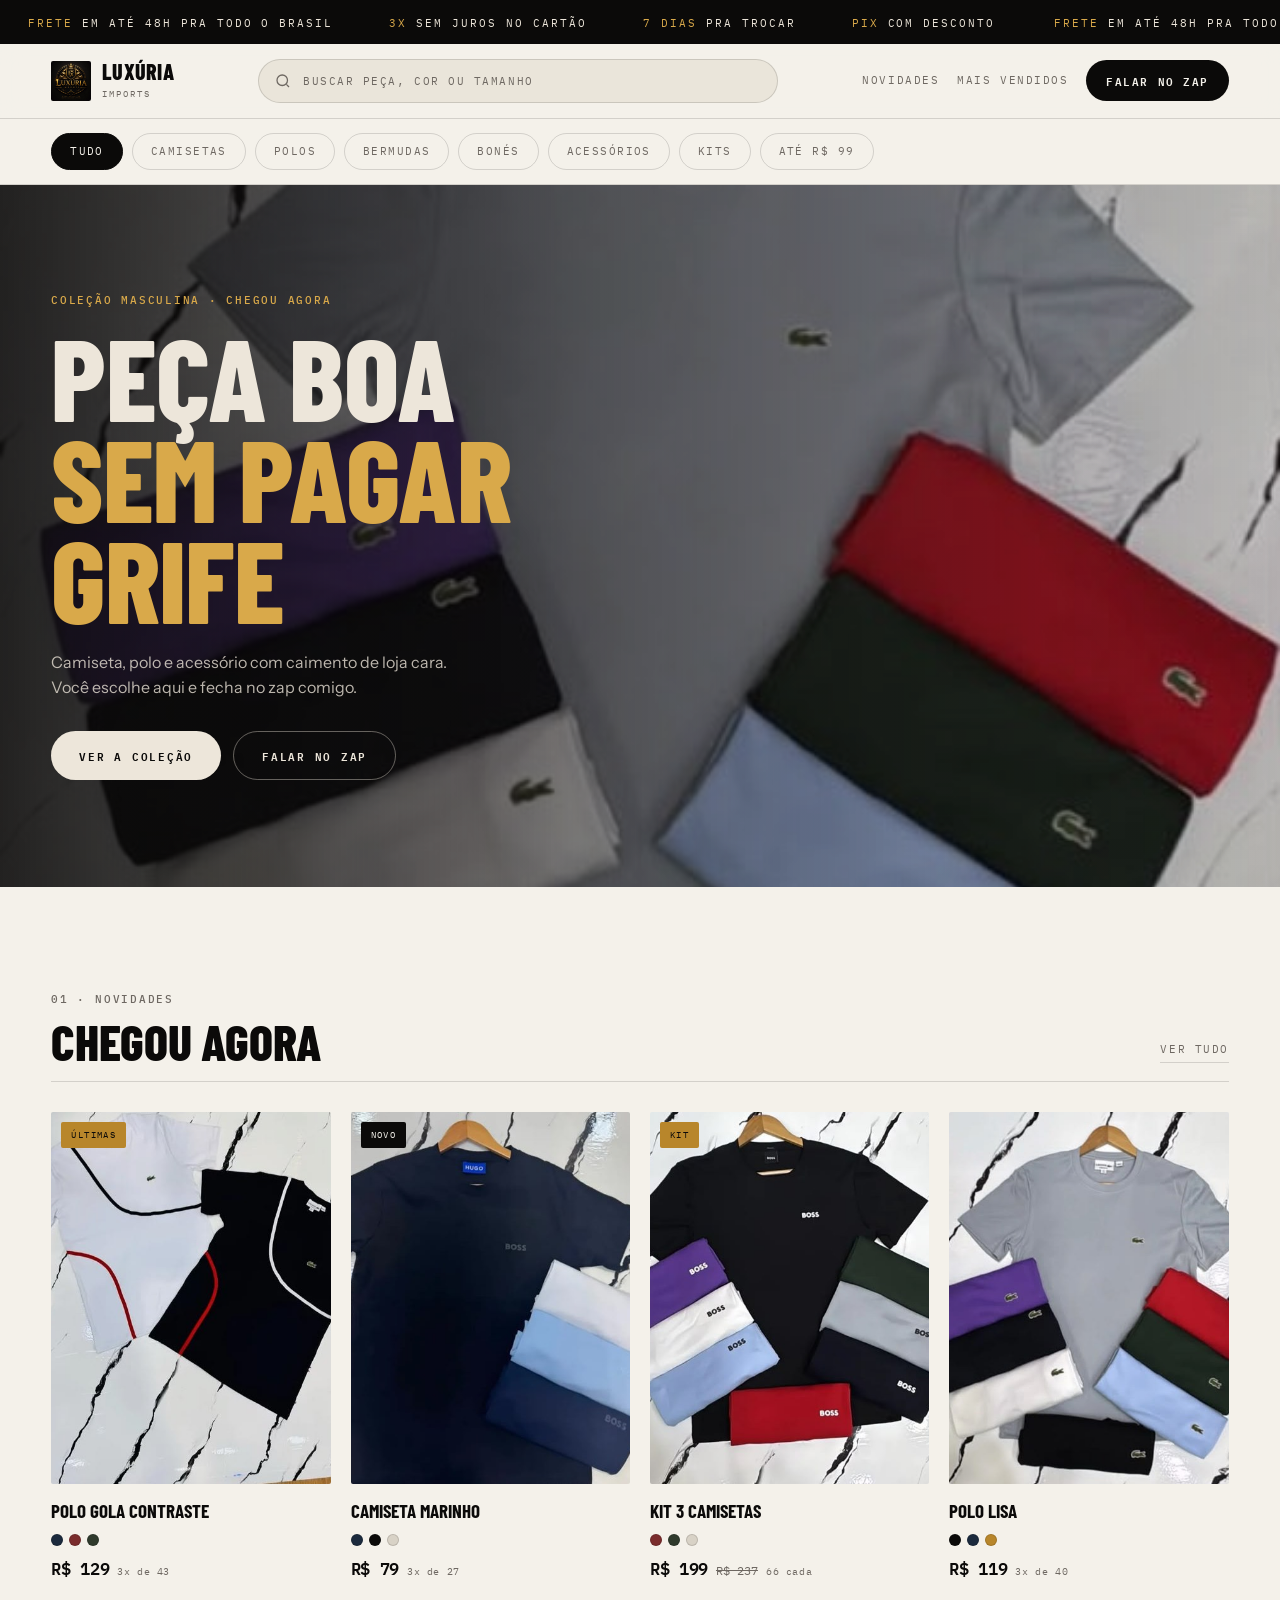
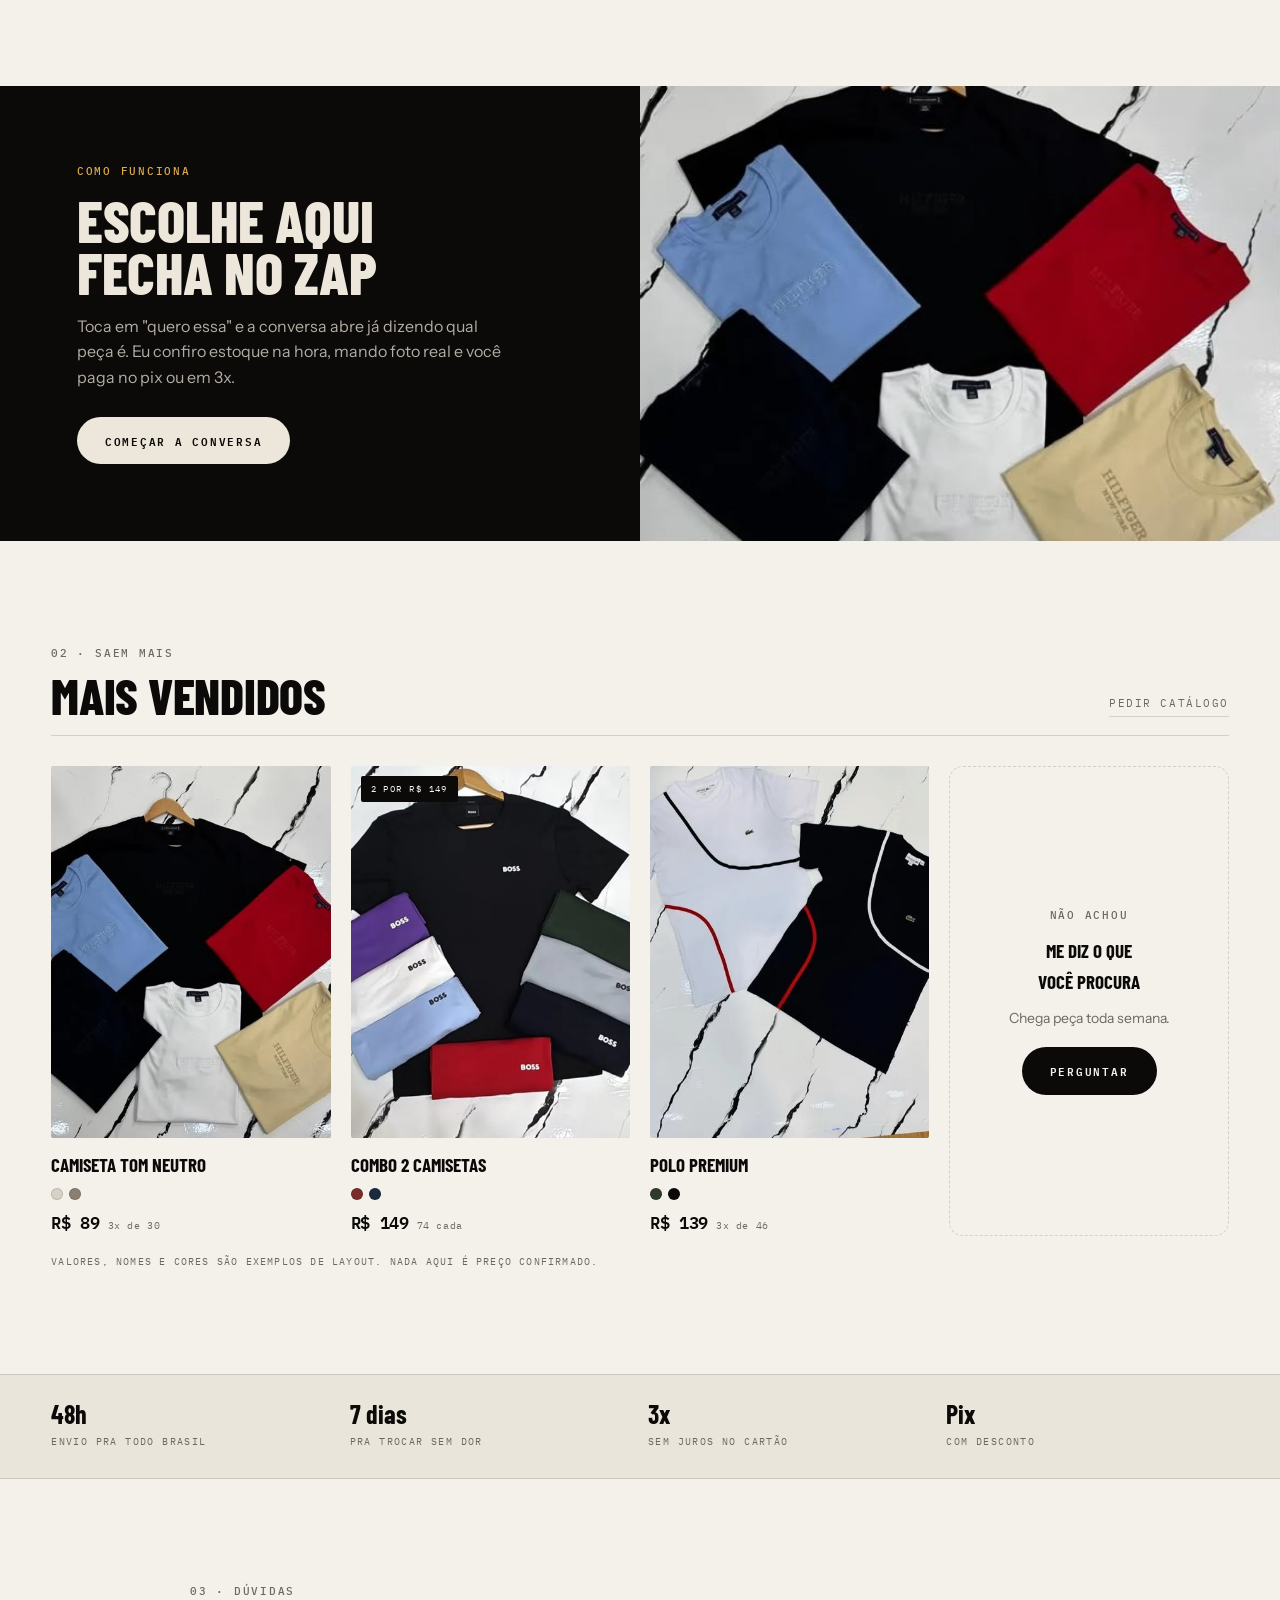
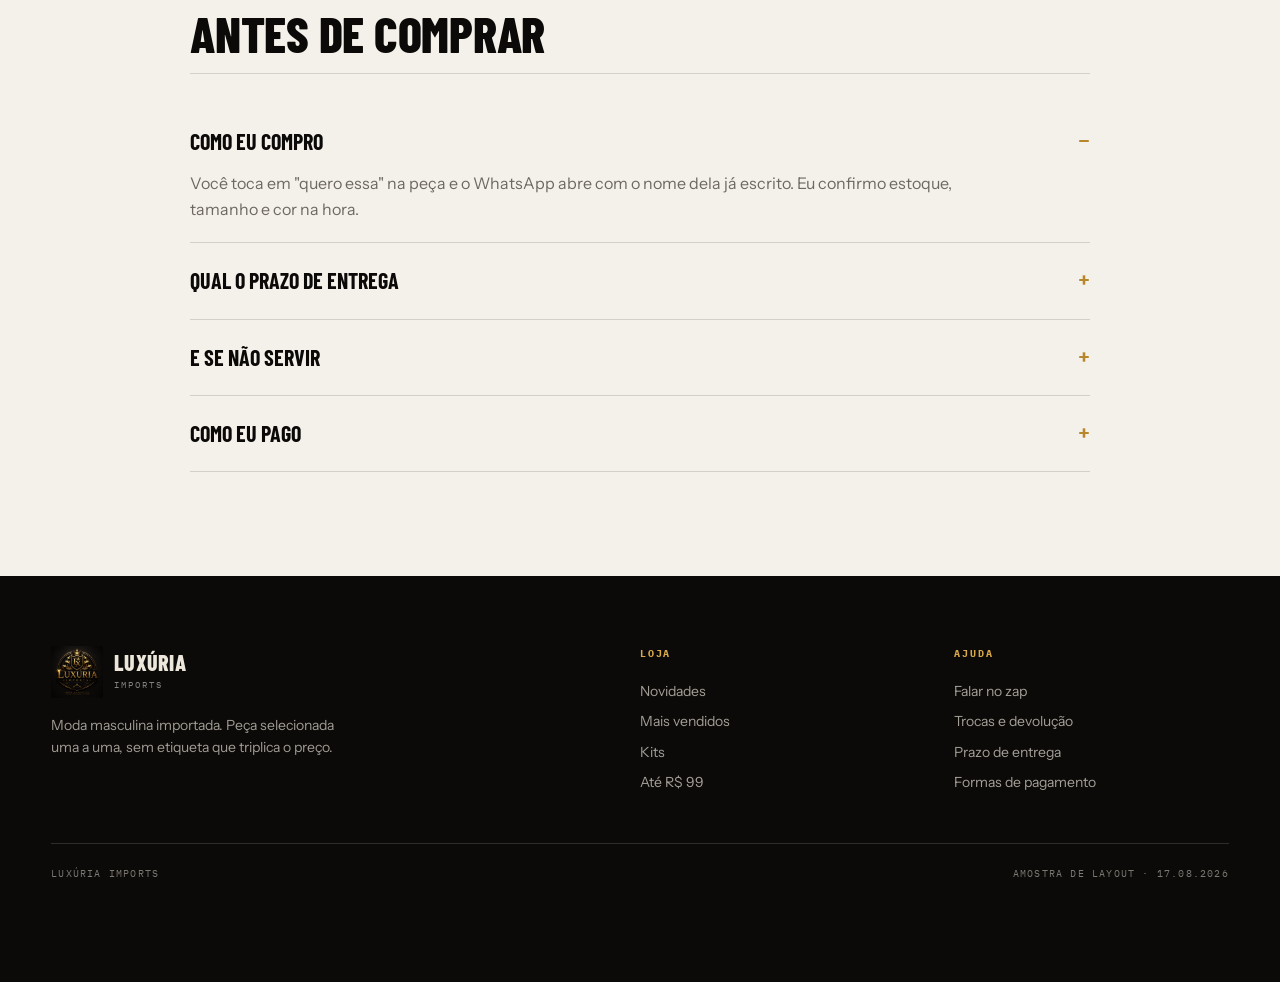
==== loja/index.html @ 444cfd2a "Duas variacoes em links separados O index volta a ser a versao escura original. A versao de loja (cl" ====
<!doctype html>
<html lang="pt-BR">
<head>
<meta charset="utf-8">
<meta name="viewport" content="width=device-width, initial-scale=1">
<title>Luxúria Imports · loja</title>
<link rel="preconnect" href="https://fonts.googleapis.com">
<link rel="preconnect" href="https://fonts.gstatic.com" crossorigin>
<link href="https://fonts.googleapis.com/css2?family=Barlow+Condensed:wght@500;600;700;800&family=IBM+Plex+Mono:wght@400;500;600&family=Instrument+Sans:wght@400;500;600&display=swap" rel="stylesheet">
<style>
:root{
  --papel:#F4F1EA; --papel2:#EAE5DA; --tinta:#0B0A09; --tinta2:#141210;
  --ouro:#B8862B; --ouro-claro:#D9A94A; --gelo:#EDE6DA;
  --cinza:#6E6862; --linha:rgba(11,10,9,.14); --linha-clara:rgba(237,230,218,.16);
  --display:"Barlow Condensed",Impact,sans-serif;
  --mono:"IBM Plex Mono",ui-monospace,monospace;
  --corpo:"Instrument Sans",system-ui,sans-serif;
  --r:2px; --r2:14px; --pill:999px;
  --sec:104px;
}
*{box-sizing:border-box;margin:0;padding:0}
body{background:var(--papel);color:var(--tinta);font-family:var(--corpo);font-size:16px;line-height:1.6;overflow-x:hidden}
img{max-width:100%;display:block}
a{color:inherit;text-decoration:none}
.wrap{width:min(1320px,92vw);margin:0 auto}
h1,h2,h3{font-family:var(--display);text-transform:uppercase;line-height:.88;letter-spacing:-.005em;font-weight:800}
.eti{font-family:var(--mono);font-size:11px;text-transform:uppercase;letter-spacing:.16em;font-weight:500}

/* ===== tarja de aviso, padrão de loja ===== */
.aviso{background:var(--tinta);color:var(--gelo);overflow:hidden;white-space:nowrap}
.aviso .corre{display:inline-block;padding:9px 0;animation:corre 26s linear infinite}
.aviso span{padding:0 28px;font-family:var(--mono);font-size:11px;text-transform:uppercase;letter-spacing:.18em}
.aviso i{color:var(--ouro-claro);font-style:normal}
@keyframes corre{from{transform:translateX(0)}to{transform:translateX(-50%)}}

/* ===== header de loja: busca no topo ===== */
header{position:sticky;top:0;z-index:60;background:rgba(244,241,234,.92);backdrop-filter:blur(12px);border-bottom:1px solid var(--linha)}
.nav{display:grid;grid-template-columns:auto 1fr auto;gap:28px;align-items:center;height:74px}
.logo{display:flex;align-items:center;gap:11px}
.logo img{width:40px;height:40px;border-radius:var(--r)}
.logo b{font-family:var(--display);font-size:22px;text-transform:uppercase;letter-spacing:.01em;font-weight:800;line-height:1}
.logo small{display:block;font-family:var(--mono);font-size:9px;letter-spacing:.22em;color:var(--cinza);text-transform:uppercase}
.busca{position:relative;max-width:520px;width:100%;justify-self:center}
.busca input{width:100%;height:44px;border:1px solid var(--linha);background:var(--papel2);border-radius:var(--pill);
  padding:0 18px 0 44px;font-family:var(--mono);font-size:12px;letter-spacing:.06em;color:var(--tinta);outline:none;transition:border-color .25s,background .25s}
.busca input::placeholder{color:var(--cinza);text-transform:uppercase;letter-spacing:.14em;font-size:11px}
.busca input:focus{border-color:var(--tinta);background:var(--papel)}
.busca svg{position:absolute;left:16px;top:13px;width:18px;height:18px;stroke:var(--cinza);fill:none;stroke-width:1.7}
.acoes{display:flex;align-items:center;gap:18px}
.acoes a{font-family:var(--mono);font-size:11px;text-transform:uppercase;letter-spacing:.14em;color:var(--cinza);transition:color .2s}
.acoes a:hover{color:var(--tinta)}
.acoes .zap-topo{background:var(--tinta);color:var(--papel);padding:12px 20px;border-radius:var(--pill);font-weight:600}
.acoes .zap-topo:hover{background:var(--ouro);color:var(--tinta)}
@media(max-width:900px){.nav{grid-template-columns:auto auto;height:62px;gap:12px}.busca{display:none}.acoes a:not(.zap-topo){display:none}}

/* ===== chips de categoria, rolagem horizontal ===== */
.chips{border-bottom:1px solid var(--linha);background:var(--papel)}
.chips .wrap{display:flex;gap:9px;overflow-x:auto;padding:14px 0;scrollbar-width:none}
.chips .wrap::-webkit-scrollbar{display:none}
.chip{flex:0 0 auto;border:1px solid var(--linha);border-radius:var(--pill);padding:9px 18px;
  font-family:var(--mono);font-size:11px;text-transform:uppercase;letter-spacing:.13em;color:var(--cinza);
  transition:background .22s,color .22s,border-color .22s}
.chip:hover,.chip.ativo{background:var(--tinta);color:var(--papel);border-color:var(--tinta)}

/* ===== hero editorial de ponta a ponta ===== */
.hero{position:relative;height:min(78vh,720px);overflow:hidden;background:var(--tinta)}
.hero img{width:100%;height:100%;object-fit:cover;opacity:.82;transform:scale(1.12);animation:zoomIn 1.5s cubic-bezier(.16,1,.3,1) forwards}
@keyframes zoomIn{to{transform:scale(1)}}
.hero::after{content:"";position:absolute;inset:0;background:linear-gradient(90deg,rgba(11,10,9,.86) 0%,rgba(11,10,9,.45) 45%,rgba(11,10,9,.05) 100%)}
.hero-txt{position:absolute;inset:0;z-index:2;display:flex;align-items:center}
.hero-txt .wrap{color:var(--gelo)}
.hero-txt .eti{color:var(--ouro-claro);display:block;margin-bottom:16px;opacity:0;animation:sobe .8s cubic-bezier(.16,1,.3,1) .35s forwards}
.hero-txt h1{font-size:clamp(54px,9vw,132px);max-width:12ch;opacity:0;animation:sobe .9s cubic-bezier(.16,1,.3,1) .5s forwards}
.hero-txt h1 em{font-style:normal;color:var(--ouro-claro)}
.hero-txt p{max-width:38ch;margin:20px 0 0;color:rgba(237,230,218,.78);font-size:16px;opacity:0;animation:sobe .9s cubic-bezier(.16,1,.3,1) .68s forwards}
.hero-acao{display:flex;gap:12px;margin-top:30px;flex-wrap:wrap;opacity:0;animation:sobe .9s cubic-bezier(.16,1,.3,1) .82s forwards}
@keyframes sobe{from{opacity:0;transform:translateY(24px)}to{opacity:1;transform:none}}
.btn{display:inline-flex;align-items:center;gap:9px;padding:15px 28px;border-radius:var(--pill);
  font-family:var(--mono);font-size:11px;text-transform:uppercase;letter-spacing:.16em;font-weight:600;transition:transform .12s,background .25s,color .25s,border-color .25s}
.btn--cheio{background:var(--gelo);color:var(--tinta)}
.btn--cheio:hover{background:var(--ouro-claro)}
.btn--linha{border:1px solid rgba(237,230,218,.4);color:var(--gelo)}
.btn--linha:hover{border-color:var(--gelo);background:rgba(237,230,218,.1)}
.btn--tinta{background:var(--tinta);color:var(--papel)}
.btn--tinta:hover{background:var(--ouro)}
.btn:active{transform:translateY(2px)}

/* ===== seções ===== */
section{padding:var(--sec) 0}
@media(max-width:860px){:root{--sec:66px}}
.cab{display:flex;align-items:flex-end;justify-content:space-between;gap:20px;margin-bottom:30px;border-bottom:1px solid var(--linha);padding-bottom:18px}
.cab h2{font-size:clamp(30px,4vw,50px)}
.cab a{font-family:var(--mono);font-size:11px;text-transform:uppercase;letter-spacing:.14em;color:var(--cinza);border-bottom:1px solid var(--linha);padding-bottom:3px;transition:color .2s,border-color .2s}
.cab a:hover{color:var(--tinta);border-color:var(--tinta)}

/* ===== grade densa de produto ===== */
.grade{display:grid;grid-template-columns:repeat(4,1fr);gap:26px 20px}
@media(max-width:1080px){.grade{grid-template-columns:repeat(3,1fr)}}
@media(max-width:720px){.grade{grid-template-columns:repeat(2,1fr);gap:22px 12px}}
.card{position:relative}
.card .foto{position:relative;aspect-ratio:3/4;overflow:hidden;background:var(--papel2);border-radius:var(--r)}
.card .foto img{width:100%;height:100%;object-fit:cover;transition:transform .8s cubic-bezier(.16,1,.3,1),opacity .4s}
.card:hover .foto img{transform:scale(1.05)}
.tag{position:absolute;top:10px;left:10px;z-index:2;background:var(--tinta);color:var(--papel);
  font-family:var(--mono);font-size:9px;text-transform:uppercase;letter-spacing:.16em;padding:6px 10px;border-radius:var(--r)}
.tag--ouro{background:var(--ouro);color:var(--tinta)}
.rapido{position:absolute;left:10px;right:10px;bottom:10px;z-index:2;opacity:0;transform:translateY(10px);
  transition:opacity .3s,transform .3s}
.card:hover .rapido{opacity:1;transform:none}
.rapido a{display:block;text-align:center;background:rgba(11,10,9,.92);color:var(--papel);backdrop-filter:blur(6px);
  padding:13px;border-radius:var(--pill);font-family:var(--mono);font-size:10px;text-transform:uppercase;letter-spacing:.16em;font-weight:600}
.rapido a:hover{background:var(--ouro);color:var(--tinta)}
.card .nome{margin-top:12px;font-family:var(--display);font-size:19px;text-transform:uppercase;font-weight:700;letter-spacing:0}
.card .cores{display:flex;gap:6px;margin-top:7px}
.card .cores i{width:12px;height:12px;border-radius:50%;border:1px solid var(--linha);display:block}
.card .valor{display:flex;align-items:baseline;gap:8px;margin-top:9px}
.card .valor b{font-family:var(--mono);font-size:17px;font-weight:600;letter-spacing:-.02em}
.card .valor small{font-family:var(--mono);font-size:10px;color:var(--cinza);letter-spacing:.06em}
.card .risco{text-decoration:line-through;color:var(--cinza);font-family:var(--mono);font-size:12px}

/* ===== bloco editorial dividido ===== */
.editorial{display:grid;grid-template-columns:1fr 1fr;gap:0;background:var(--tinta);color:var(--gelo)}
@media(max-width:860px){.editorial{grid-template-columns:1fr}}
.editorial .lado{padding:clamp(38px,6vw,86px);display:flex;flex-direction:column;justify-content:center}
.editorial .eti{color:var(--ouro-claro);margin-bottom:14px}
.editorial h2{font-size:clamp(34px,4.6vw,64px);color:var(--gelo)}
.editorial p{color:rgba(237,230,218,.74);margin:16px 0 26px;max-width:40ch}
.editorial .foto{position:relative;overflow:hidden;min-height:340px}
.editorial .foto img{width:100%;height:100%;object-fit:cover;position:absolute;inset:0}

/* ===== confiança ===== */
.conf{background:var(--papel2);border-block:1px solid var(--linha)}
.conf .wrap{display:grid;grid-template-columns:repeat(4,1fr);gap:16px;padding:26px 0}
.conf div b{font-family:var(--display);font-size:26px;display:block;line-height:1}
.conf div span{font-family:var(--mono);font-size:10px;text-transform:uppercase;letter-spacing:.14em;color:var(--cinza)}
@media(max-width:860px){.conf .wrap{grid-template-columns:repeat(2,1fr);gap:22px}}

/* ===== perguntas ===== */
.faq details{border-bottom:1px solid var(--linha);padding:20px 0}
.faq summary{cursor:pointer;list-style:none;font-family:var(--display);font-size:22px;text-transform:uppercase;font-weight:700;display:flex;justify-content:space-between;gap:16px}
.faq summary::-webkit-details-marker{display:none}
.faq summary::after{content:"+";font-family:var(--mono);font-size:20px;color:var(--ouro)}
.faq details[open] summary::after{content:"–"}
.faq p{margin-top:12px;color:var(--cinza);max-width:70ch}

/* ===== rodapé ===== */
footer{background:var(--tinta);color:var(--gelo);padding:70px 0 100px}
.fgrid{display:grid;grid-template-columns:2fr 1fr 1fr;gap:40px}
@media(max-width:860px){.fgrid{grid-template-columns:1fr;gap:28px}}
footer h4{font-family:var(--mono);font-size:10px;text-transform:uppercase;letter-spacing:.18em;color:var(--ouro-claro);margin-bottom:14px}
footer a{display:block;color:rgba(237,230,218,.68);font-size:14px;padding:4px 0;transition:color .2s}
footer a:hover{color:var(--gelo)}
.fim{margin-top:46px;padding-top:22px;border-top:1px solid var(--linha-clara);display:flex;justify-content:space-between;flex-wrap:wrap;gap:12px;
  font-family:var(--mono);font-size:10px;letter-spacing:.12em;color:rgba(237,230,218,.5);text-transform:uppercase}
.barra{position:fixed;left:0;right:0;bottom:0;z-index:70;display:none;padding:10px 14px calc(10px + env(safe-area-inset-bottom));
  background:rgba(244,241,234,.95);backdrop-filter:blur(12px);border-top:1px solid var(--linha)}
.barra a{display:flex;align-items:center;justify-content:center;padding:15px;border-radius:var(--pill);background:var(--tinta);color:var(--papel);
  font-family:var(--mono);font-size:11px;text-transform:uppercase;letter-spacing:.16em;font-weight:600}
@media(max-width:860px){.barra{display:block}footer{padding-bottom:110px}}
.rv{opacity:0;transform:translateY(22px);transition:opacity .7s cubic-bezier(.16,1,.3,1),transform .7s cubic-bezier(.16,1,.3,1)}
.rv.on{opacity:1;transform:none}
.nota{margin-top:18px;font-family:var(--mono);font-size:10px;letter-spacing:.12em;text-transform:uppercase;color:var(--cinza)}
</style>
</head>
<body>

<div class="aviso">
  <div class="corre">
    <span><i>Frete</i> em até 48h pra todo o Brasil</span><span><i>3x</i> sem juros no cartão</span><span><i>7 dias</i> pra trocar</span><span><i>Pix</i> com desconto</span>
    <span><i>Frete</i> em até 48h pra todo o Brasil</span><span><i>3x</i> sem juros no cartão</span><span><i>7 dias</i> pra trocar</span><span><i>Pix</i> com desconto</span>
  </div>
</div>

<header>
  <div class="wrap nav">
    <a class="logo" href="#">
      <img src="../assets/img/logo-luxuria.jpg" alt="Luxúria Imports">
      <span><b>Luxúria</b><small>Imports</small></span>
    </a>
    <div class="busca">
      <svg viewBox="0 0 24 24"><circle cx="11" cy="11" r="7"/><path d="M20 20l-3.5-3.5"/></svg>
      <input type="search" placeholder="Buscar peça, cor ou tamanho">
    </div>
    <div class="acoes">
      <a href="#novidades">Novidades</a>
      <a href="#vendidos">Mais vendidos</a>
      <a class="zap-topo" href="https://wa.me/5548000000000" target="_blank" rel="noopener">Falar no zap</a>
    </div>
  </div>
</header>

<div class="chips">
  <div class="wrap">
    <a class="chip ativo" href="#novidades">Tudo</a>
    <a class="chip" href="#novidades">Camisetas</a>
    <a class="chip" href="#novidades">Polos</a>
    <a class="chip" href="#novidades">Bermudas</a>
    <a class="chip" href="#novidades">Bonés</a>
    <a class="chip" href="#novidades">Acessórios</a>
    <a class="chip" href="#novidades">Kits</a>
    <a class="chip" href="#novidades">Até R$ 99</a>
  </div>
</div>

<section class="hero" style="padding:0">
  <img src="../assets/img/pecas/polos-cores.jpg" alt="Coleção de polos">
  <div class="hero-txt">
    <div class="wrap">
      <span class="eti">Coleção masculina · chegou agora</span>
      <h1>Peça boa<br><em>sem pagar grife</em></h1>
      <p>Camiseta, polo e acessório com caimento de loja cara. Você escolhe aqui e fecha no zap comigo.</p>
      <div class="hero-acao">
        <a class="btn btn--cheio" href="#novidades">Ver a coleção</a>
        <a class="btn btn--linha" href="https://wa.me/5548000000000" target="_blank" rel="noopener">Falar no zap</a>
      </div>
    </div>
  </div>
</section>

<section id="novidades">
  <div class="wrap">
    <div class="cab rv">
      <div><span class="eti" style="color:var(--cinza);display:block;margin-bottom:10px">01 · Novidades</span><h2>Chegou agora</h2></div>
      <a href="#vendidos">Ver tudo</a>
    </div>
    <div class="grade">
      <article class="card rv">
        <div class="foto">
          <span class="tag tag--ouro">Últimas</span>
          <img src="../assets/img/pecas/polo-detalhe.jpg" alt="Polo gola contraste">
          <div class="rapido"><a href="https://wa.me/5548000000000?text=Oi!%20Quero%20a%20POLO%20GOLA%20CONTRASTE%20(R%24%20129)" target="_blank" rel="noopener">Quero essa</a></div>
        </div>
        <p class="nome">Polo gola contraste</p>
        <div class="cores"><i style="background:#1B2A3D"></i><i style="background:#7A2C2C"></i><i style="background:#2F3A2C"></i></div>
        <div class="valor"><b>R$ 129</b><small>3x de 43</small></div>
      </article>

      <article class="card rv">
        <div class="foto">
          <span class="tag">Novo</span>
          <img src="../assets/img/pecas/camiseta-marinho-basica.jpg" alt="Camiseta marinho">
          <div class="rapido"><a href="https://wa.me/5548000000000?text=Oi!%20Quero%20a%20CAMISETA%20MARINHO%20(R%24%2079)" target="_blank" rel="noopener">Quero essa</a></div>
        </div>
        <p class="nome">Camiseta marinho</p>
        <div class="cores"><i style="background:#1B2A3D"></i><i style="background:#0B0A09"></i><i style="background:#D8D2C6"></i></div>
        <div class="valor"><b>R$ 79</b><small>3x de 27</small></div>
      </article>

      <article class="card rv">
        <div class="foto">
          <span class="tag tag--ouro">Kit</span>
          <img src="../assets/img/pecas/camisetas-cores.jpg" alt="Kit com 3 camisetas">
          <div class="rapido"><a href="https://wa.me/5548000000000?text=Oi!%20Quero%20o%20KIT%203%20CAMISETAS%20(R%24%20199)" target="_blank" rel="noopener">Quero esse</a></div>
        </div>
        <p class="nome">Kit 3 camisetas</p>
        <div class="cores"><i style="background:#7A2C2C"></i><i style="background:#2F3A2C"></i><i style="background:#D8D2C6"></i></div>
        <div class="valor"><b>R$ 199</b><span class="risco">R$ 237</span><small>66 cada</small></div>
      </article>

      <article class="card rv">
        <div class="foto">
          <img src="../assets/img/pecas/polos-cores.jpg" alt="Polo lisa">
          <div class="rapido"><a href="https://wa.me/5548000000000?text=Oi!%20Quero%20a%20POLO%20LISA%20(R%24%20119)" target="_blank" rel="noopener">Quero essa</a></div>
        </div>
        <p class="nome">Polo lisa</p>
        <div class="cores"><i style="background:#0B0A09"></i><i style="background:#1B2A3D"></i><i style="background:#B8862B"></i></div>
        <div class="valor"><b>R$ 119</b><small>3x de 40</small></div>
      </article>
    </div>
  </div>
</section>

<div class="editorial rv">
  <div class="lado">
    <span class="eti">Como funciona</span>
    <h2>Escolhe aqui<br>fecha no zap</h2>
    <p>Toca em "quero essa" e a conversa abre já dizendo qual peça é. Eu confiro estoque na hora, mando foto real e você paga no pix ou em 3x.</p>
    <div><a class="btn btn--cheio" href="https://wa.me/5548000000000" target="_blank" rel="noopener">Começar a conversa</a></div>
  </div>
  <div class="foto"><img src="../assets/img/pecas/camisetas-neutras.jpg" alt="Camisetas em tons neutros"></div>
</div>

<section id="vendidos">
  <div class="wrap">
    <div class="cab rv">
      <div><span class="eti" style="color:var(--cinza);display:block;margin-bottom:10px">02 · Saem mais</span><h2>Mais vendidos</h2></div>
      <a href="https://wa.me/5548000000000" target="_blank" rel="noopener">Pedir catálogo</a>
    </div>
    <div class="grade">
      <article class="card rv">
        <div class="foto"><img src="../assets/img/pecas/camisetas-neutras.jpg" alt="Camiseta tom neutro">
          <div class="rapido"><a href="https://wa.me/5548000000000?text=Oi!%20Quero%20a%20CAMISETA%20TOM%20NEUTRO%20(R%24%2089)" target="_blank" rel="noopener">Quero essa</a></div></div>
        <p class="nome">Camiseta tom neutro</p>
        <div class="cores"><i style="background:#D8D2C6"></i><i style="background:#8A8072"></i></div>
        <div class="valor"><b>R$ 89</b><small>3x de 30</small></div>
      </article>
      <article class="card rv">
        <div class="foto"><span class="tag">2 por R$ 149</span><img src="../assets/img/pecas/camisetas-cores.jpg" alt="Combo camisetas">
          <div class="rapido"><a href="https://wa.me/5548000000000?text=Oi!%20Quero%20o%20COMBO%202%20CAMISETAS%20(R%24%20149)" target="_blank" rel="noopener">Quero esse</a></div></div>
        <p class="nome">Combo 2 camisetas</p>
        <div class="cores"><i style="background:#7A2C2C"></i><i style="background:#1B2A3D"></i></div>
        <div class="valor"><b>R$ 149</b><small>74 cada</small></div>
      </article>
      <article class="card rv">
        <div class="foto"><img src="../assets/img/pecas/polo-detalhe.jpg" alt="Polo detalhe">
          <div class="rapido"><a href="https://wa.me/5548000000000?text=Oi!%20Quero%20a%20POLO%20PREMIUM%20(R%24%20139)" target="_blank" rel="noopener">Quero essa</a></div></div>
        <p class="nome">Polo premium</p>
        <div class="cores"><i style="background:#2F3A2C"></i><i style="background:#0B0A09"></i></div>
        <div class="valor"><b>R$ 139</b><small>3x de 46</small></div>
      </article>
      <article class="card rv" style="display:flex;align-items:center;justify-content:center;text-align:center;border:1px dashed var(--linha);border-radius:var(--r2);padding:30px;min-height:280px">
        <div>
          <span class="eti" style="color:var(--cinza);display:block;margin-bottom:12px">Não achou</span>
          <p class="nome" style="margin:0 0 10px">Me diz o que<br>você procura</p>
          <p style="font-size:14px;color:var(--cinza);margin-bottom:18px">Chega peça toda semana.</p>
          <a class="btn btn--tinta" href="https://wa.me/5548000000000?text=Oi!%20Procuro%20uma%20pe%C3%A7a%20espec%C3%ADfica" target="_blank" rel="noopener">Perguntar</a>
        </div>
      </article>
    </div>
    <p class="nota">Valores, nomes e cores são exemplos de layout. Nada aqui é preço confirmado.</p>
  </div>
</section>

<div class="conf">
  <div class="wrap">
    <div><b>48h</b><span>envio pra todo Brasil</span></div>
    <div><b>7 dias</b><span>pra trocar sem dor</span></div>
    <div><b>3x</b><span>sem juros no cartão</span></div>
    <div><b>Pix</b><span>com desconto</span></div>
  </div>
</div>

<section class="faq">
  <div class="wrap" style="max-width:900px">
    <div class="cab rv"><div><span class="eti" style="color:var(--cinza);display:block;margin-bottom:10px">03 · Dúvidas</span><h2>Antes de comprar</h2></div></div>
    <details class="rv" open><summary>Como eu compro</summary><p>Você toca em "quero essa" na peça e o WhatsApp abre com o nome dela já escrito. Eu confirmo estoque, tamanho e cor na hora.</p></details>
    <details class="rv"><summary>Qual o prazo de entrega</summary><p>Envio em até 48 horas depois do pagamento confirmado, para todo o Brasil, com código de rastreio.</p></details>
    <details class="rv"><summary>E se não servir</summary><p>Você tem 7 dias para trocar. A peça precisa estar sem uso e com a etiqueta.</p></details>
    <details class="rv"><summary>Como eu pago</summary><p>Pix com desconto ou cartão em até 3 vezes sem juros.</p></details>
  </div>
</section>

<footer>
  <div class="wrap">
    <div class="fgrid">
      <div>
        <div class="logo" style="margin-bottom:16px">
          <img src="../assets/img/logo-luxuria.jpg" alt="Luxúria Imports" style="width:52px;height:52px">
          <span><b style="color:var(--gelo)">Luxúria</b><small style="color:rgba(237,230,218,.55)">Imports</small></span>
        </div>
        <p style="color:rgba(237,230,218,.66);font-size:14px;max-width:34ch">Moda masculina importada. Peça selecionada uma a uma, sem etiqueta que triplica o preço.</p>
      </div>
      <div>
        <h4>Loja</h4>
        <a href="#novidades">Novidades</a><a href="#vendidos">Mais vendidos</a><a href="#novidades">Kits</a><a href="#novidades">Até R$ 99</a>
      </div>
      <div>
        <h4>Ajuda</h4>
        <a href="https://wa.me/5548000000000" target="_blank" rel="noopener">Falar no zap</a><a href="#faq">Trocas e devolução</a><a href="#faq">Prazo de entrega</a><a href="#faq">Formas de pagamento</a>
      </div>
    </div>
    <div class="fim"><span>Luxúria Imports</span><span>Amostra de layout · 17.08.2026</span></div>
  </div>
</footer>

<div class="barra"><a href="https://wa.me/5548000000000" target="_blank" rel="noopener">Falar no zap agora</a></div>

<script>
(function(){
  var alvos=document.querySelectorAll('.rv');
  if(!('IntersectionObserver' in window)){ [].forEach.call(alvos,function(e){e.classList.add('on')}); return; }
  var io=new IntersectionObserver(function(ent){
    ent.forEach(function(en){ if(en.isIntersecting){ en.target.classList.add('on'); io.unobserve(en.target); } });
  },{threshold:.12,rootMargin:'0px 0px -6% 0px'});
  [].forEach.call(alvos,function(e){io.observe(e)});
  [].forEach.call(document.querySelectorAll('.grade .card'),function(el,i){ el.style.transitionDelay=((i%4)*0.09)+'s'; });
})();
/* busca filtrando a grade, comportamento de loja de verdade */
(function(){
  var inp=document.querySelector('.busca input'); if(!inp) return;
  inp.addEventListener('input',function(){
    var q=this.value.toLowerCase().trim();
    [].forEach.call(document.querySelectorAll('.card'),function(c){
      var nome=(c.querySelector('.nome')||{}).innerText||'';
      c.style.display = !q || nome.toLowerCase().indexOf(q)>=0 ? '' : 'none';
    });
  });
})();
</script>
</body>
</html>
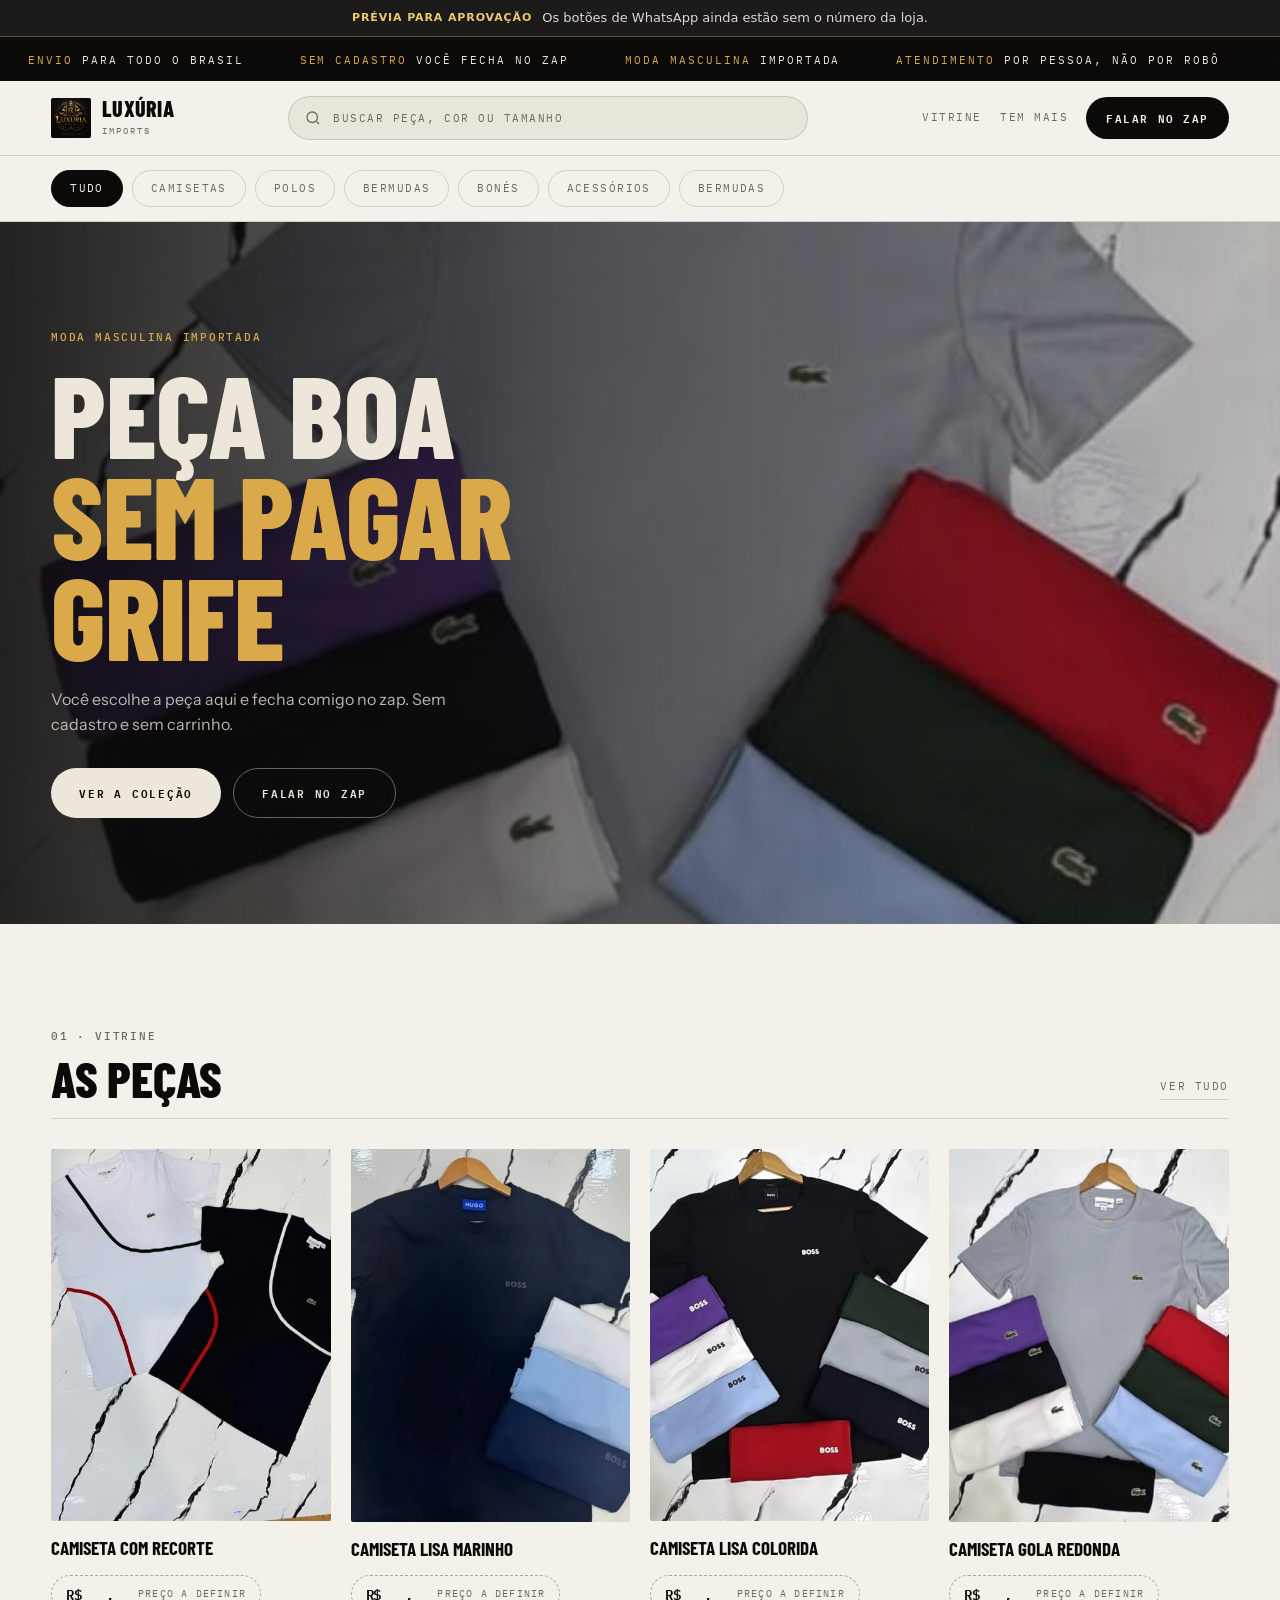
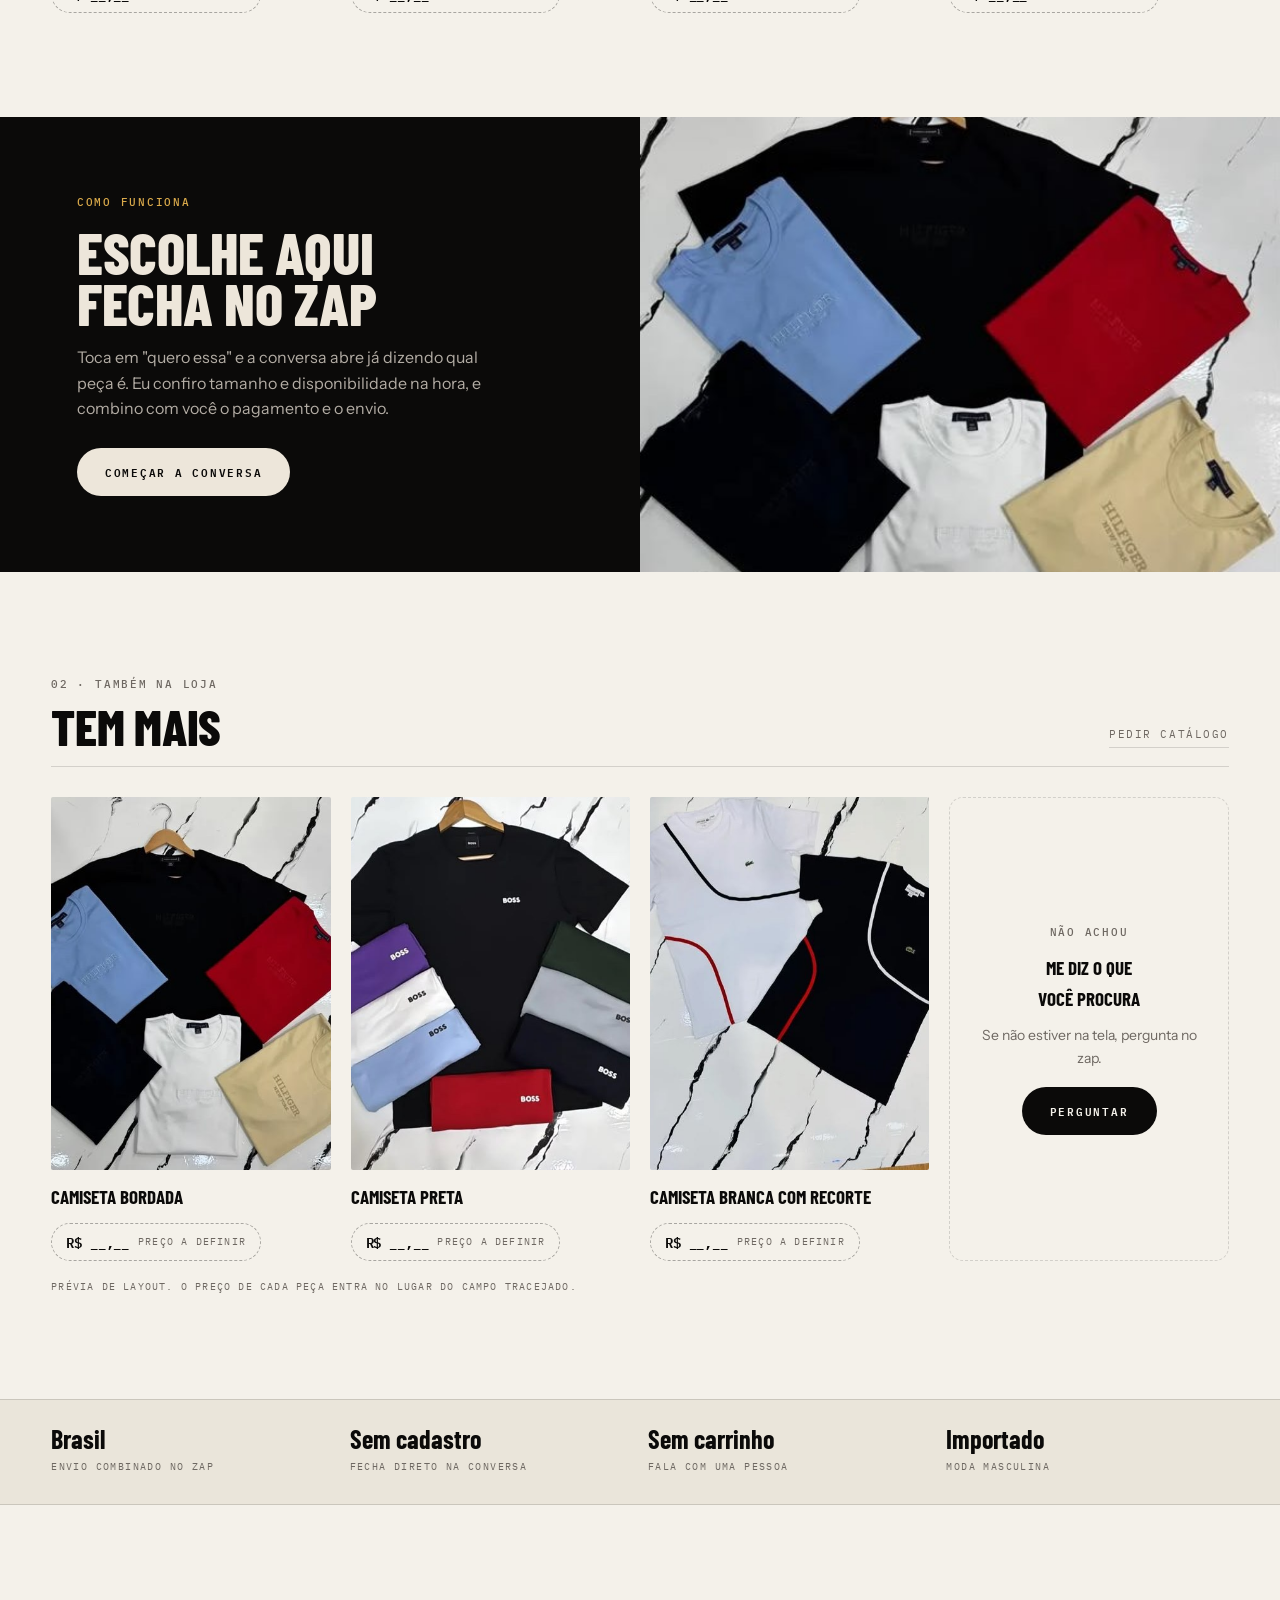
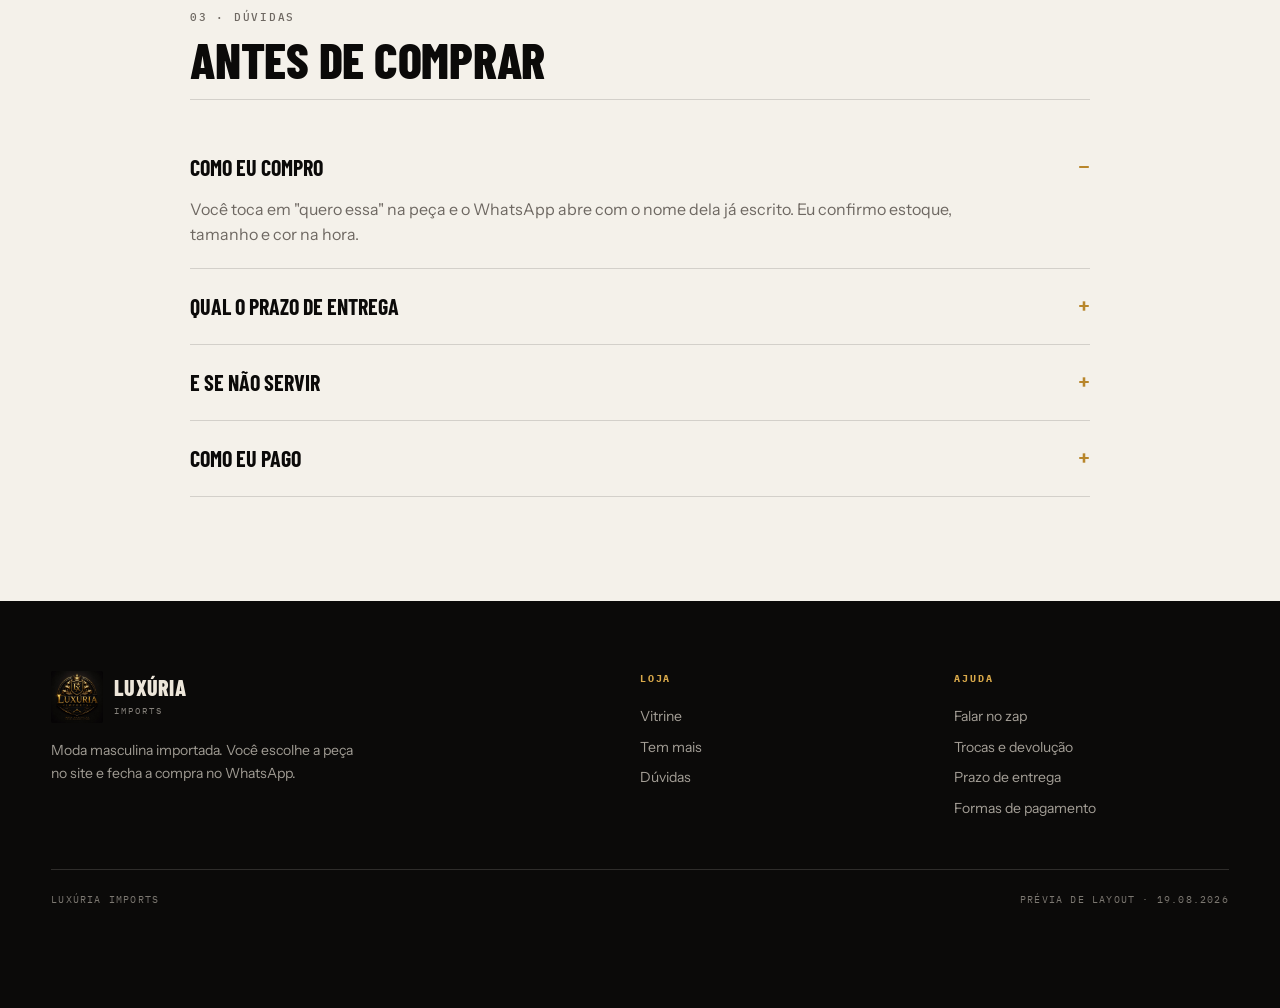
==== commit a1687872: "Tira o preco inventado do ar e prepara as 4 versoes pra cliente ver A /loja/ estava com sete precos " ====
--- a/loja/index.html
+++ b/loja/index.html
@@ -3,7 +3,24 @@
 <head>
 <meta charset="utf-8">
 <meta name="viewport" content="width=device-width, initial-scale=1">
-<title>Luxúria Imports · loja</title>
+<title>Luxúria Imports | Moda masculina importada</title>
+<meta name="description" content="Luxúria Imports. Camiseta e boné importados. Você escolhe a peça no site e fecha no WhatsApp.">
+<meta name="theme-color" content="#F4F1EA">
+
+<meta property="og:type" content="website">
+<meta property="og:title" content="Luxúria Imports | Moda masculina importada">
+<meta property="og:description" content="Camiseta e boné importados. Escolhe a peça e fecha no WhatsApp.">
+<meta property="og:url" content="https://levimpantarotto-commits.github.io/luxuria-site/loja/">
+<meta property="og:site_name" content="Luxúria Imports">
+<meta property="og:locale" content="pt_BR">
+<meta property="og:image" content="https://levimpantarotto-commits.github.io/luxuria-site/assets/img/og.jpg">
+<meta property="og:image:width" content="1200">
+<meta property="og:image:height" content="630">
+<meta name="twitter:card" content="summary_large_image">
+
+<link rel="icon" href="../assets/img/favicon-32.png" sizes="32x32">
+<link rel="icon" href="../assets/img/favicon-192.png" sizes="192x192">
+<link rel="apple-touch-icon" href="../assets/img/apple-touch-icon.png">
 <link rel="preconnect" href="https://fonts.googleapis.com">
 <link rel="preconnect" href="https://fonts.gstatic.com" crossorigin>
 <link href="https://fonts.googleapis.com/css2?family=Barlow+Condensed:wght@500;600;700;800&family=IBM+Plex+Mono:wght@400;500;600&family=Instrument+Sans:wght@400;500;600&display=swap" rel="stylesheet">
@@ -117,6 +134,9 @@
 .card .valor b{font-family:var(--mono);font-size:17px;font-weight:600;letter-spacing:-.02em}
 .card .valor small{font-family:var(--mono);font-size:10px;color:var(--cinza);letter-spacing:.06em}
 .card .risco{text-decoration:line-through;color:var(--cinza);font-family:var(--mono);font-size:12px}
+.card .avaliar{display:inline-flex;align-items:center;gap:9px;margin-top:11px;border:1px dashed rgba(11,10,9,.32);
+  border-radius:var(--pill);padding:7px 14px;font-family:var(--mono);font-size:10px;letter-spacing:.12em;text-transform:uppercase;color:var(--cinza)}
+.card .avaliar b{font-family:var(--mono);font-size:14px;font-weight:600;letter-spacing:-.01em;color:var(--tinta)}
 
 /* ===== bloco editorial dividido ===== */
 .editorial{display:grid;grid-template-columns:1fr 1fr;gap:0;background:var(--tinta);color:var(--gelo)}
@@ -166,8 +186,8 @@
 
 <div class="aviso">
   <div class="corre">
-    <span><i>Frete</i> em até 48h pra todo o Brasil</span><span><i>3x</i> sem juros no cartão</span><span><i>7 dias</i> pra trocar</span><span><i>Pix</i> com desconto</span>
-    <span><i>Frete</i> em até 48h pra todo o Brasil</span><span><i>3x</i> sem juros no cartão</span><span><i>7 dias</i> pra trocar</span><span><i>Pix</i> com desconto</span>
+    <span><i>Envio</i> para todo o Brasil</span><span><i>Sem cadastro</i> você fecha no zap</span><span><i>Moda masculina</i> importada</span><span><i>Atendimento</i> por pessoa, não por robô</span>
+    <span><i>Envio</i> para todo o Brasil</span><span><i>Sem cadastro</i> você fecha no zap</span><span><i>Moda masculina</i> importada</span><span><i>Atendimento</i> por pessoa, não por robô</span>
   </div>
 </div>
 
@@ -182,8 +202,8 @@
       <input type="search" placeholder="Buscar peça, cor ou tamanho">
     </div>
     <div class="acoes">
-      <a href="#novidades">Novidades</a>
-      <a href="#vendidos">Mais vendidos</a>
+      <a href="#novidades">Vitrine</a>
+      <a href="#vendidos">Tem mais</a>
       <a class="zap-topo" href="https://wa.me/5548000000000" target="_blank" rel="noopener">Falar no zap</a>
     </div>
   </div>
@@ -197,18 +217,17 @@
     <a class="chip" href="#novidades">Bermudas</a>
     <a class="chip" href="#novidades">Bonés</a>
     <a class="chip" href="#novidades">Acessórios</a>
-    <a class="chip" href="#novidades">Kits</a>
-    <a class="chip" href="#novidades">Até R$ 99</a>
+    <a class="chip" href="#novidades">Bermudas</a>
   </div>
 </div>
 
 <section class="hero" style="padding:0">
-  <img src="../assets/img/pecas/polos-cores.jpg" alt="Coleção de polos">
+  <img src="../assets/img/pecas/polos-cores.jpg" alt="Camisetas da Luxúria Imports">
   <div class="hero-txt">
     <div class="wrap">
-      <span class="eti">Coleção masculina · chegou agora</span>
+      <span class="eti">Moda masculina importada</span>
       <h1>Peça boa<br><em>sem pagar grife</em></h1>
-      <p>Camiseta, polo e acessório com caimento de loja cara. Você escolhe aqui e fecha no zap comigo.</p>
+      <p>Você escolhe a peça aqui e fecha comigo no zap. Sem cadastro e sem carrinho.</p>
       <div class="hero-acao">
         <a class="btn btn--cheio" href="#novidades">Ver a coleção</a>
         <a class="btn btn--linha" href="https://wa.me/5548000000000" target="_blank" rel="noopener">Falar no zap</a>
@@ -220,51 +239,44 @@
 <section id="novidades">
   <div class="wrap">
     <div class="cab rv">
-      <div><span class="eti" style="color:var(--cinza);display:block;margin-bottom:10px">01 · Novidades</span><h2>Chegou agora</h2></div>
+      <div><span class="eti" style="color:var(--cinza);display:block;margin-bottom:10px">01 · Vitrine</span><h2>As peças</h2></div>
       <a href="#vendidos">Ver tudo</a>
     </div>
     <div class="grade">
       <article class="card rv">
         <div class="foto">
-          <span class="tag tag--ouro">Últimas</span>
-          <img src="../assets/img/pecas/polo-detalhe.jpg" alt="Polo gola contraste">
-          <div class="rapido"><a href="https://wa.me/5548000000000?text=Oi!%20Quero%20a%20POLO%20GOLA%20CONTRASTE%20(R%24%20129)" target="_blank" rel="noopener">Quero essa</a></div>
-        </div>
-        <p class="nome">Polo gola contraste</p>
-        <div class="cores"><i style="background:#1B2A3D"></i><i style="background:#7A2C2C"></i><i style="background:#2F3A2C"></i></div>
-        <div class="valor"><b>R$ 129</b><small>3x de 43</small></div>
+          <img src="../assets/img/pecas/polo-detalhe.jpg" alt="Camiseta com recorte, preta e branca">
+          <div class="rapido"><a href="https://wa.me/5548000000000?text=Oi!%20Vim%20pelo%20site%20e%20quero%20a%20CAMISETA%20COM%20RECORTE" target="_blank" rel="noopener">Quero essa</a></div>
+        </div>
+        <p class="nome">Camiseta com recorte</p>
+        <div class="avaliar"><b>R$ __,__</b><span>preço a definir</span></div>
       </article>
 
       <article class="card rv">
         <div class="foto">
-          <span class="tag">Novo</span>
-          <img src="../assets/img/pecas/camiseta-marinho-basica.jpg" alt="Camiseta marinho">
-          <div class="rapido"><a href="https://wa.me/5548000000000?text=Oi!%20Quero%20a%20CAMISETA%20MARINHO%20(R%24%2079)" target="_blank" rel="noopener">Quero essa</a></div>
-        </div>
-        <p class="nome">Camiseta marinho</p>
-        <div class="cores"><i style="background:#1B2A3D"></i><i style="background:#0B0A09"></i><i style="background:#D8D2C6"></i></div>
-        <div class="valor"><b>R$ 79</b><small>3x de 27</small></div>
+          <img src="../assets/img/pecas/camiseta-marinho-basica.jpg" alt="Camiseta lisa marinho">
+          <div class="rapido"><a href="https://wa.me/5548000000000?text=Oi!%20Vim%20pelo%20site%20e%20quero%20a%20CAMISETA%20LISA%20MARINHO" target="_blank" rel="noopener">Quero essa</a></div>
+        </div>
+        <p class="nome">Camiseta lisa marinho</p>
+        <div class="avaliar"><b>R$ __,__</b><span>preço a definir</span></div>
       </article>
 
       <article class="card rv">
         <div class="foto">
-          <span class="tag tag--ouro">Kit</span>
-          <img src="../assets/img/pecas/camisetas-cores.jpg" alt="Kit com 3 camisetas">
-          <div class="rapido"><a href="https://wa.me/5548000000000?text=Oi!%20Quero%20o%20KIT%203%20CAMISETAS%20(R%24%20199)" target="_blank" rel="noopener">Quero esse</a></div>
-        </div>
-        <p class="nome">Kit 3 camisetas</p>
-        <div class="cores"><i style="background:#7A2C2C"></i><i style="background:#2F3A2C"></i><i style="background:#D8D2C6"></i></div>
-        <div class="valor"><b>R$ 199</b><span class="risco">R$ 237</span><small>66 cada</small></div>
+          <img src="../assets/img/pecas/camisetas-cores.jpg" alt="Camiseta lisa em várias cores">
+          <div class="rapido"><a href="https://wa.me/5548000000000?text=Oi!%20Vim%20pelo%20site%20e%20quero%20a%20CAMISETA%20LISA%20COLORIDA" target="_blank" rel="noopener">Quero essa</a></div>
+        </div>
+        <p class="nome">Camiseta lisa colorida</p>
+        <div class="avaliar"><b>R$ __,__</b><span>preço a definir</span></div>
       </article>
 
       <article class="card rv">
         <div class="foto">
-          <img src="../assets/img/pecas/polos-cores.jpg" alt="Polo lisa">
-          <div class="rapido"><a href="https://wa.me/5548000000000?text=Oi!%20Quero%20a%20POLO%20LISA%20(R%24%20119)" target="_blank" rel="noopener">Quero essa</a></div>
-        </div>
-        <p class="nome">Polo lisa</p>
-        <div class="cores"><i style="background:#0B0A09"></i><i style="background:#1B2A3D"></i><i style="background:#B8862B"></i></div>
-        <div class="valor"><b>R$ 119</b><small>3x de 40</small></div>
+          <img src="../assets/img/pecas/polos-cores.jpg" alt="Camiseta gola redonda em várias cores">
+          <div class="rapido"><a href="https://wa.me/5548000000000?text=Oi!%20Vim%20pelo%20site%20e%20quero%20a%20CAMISETA%20GOLA%20REDONDA" target="_blank" rel="noopener">Quero essa</a></div>
+        </div>
+        <p class="nome">Camiseta gola redonda</p>
+        <div class="avaliar"><b>R$ __,__</b><span>preço a definir</span></div>
       </article>
     </div>
   </div>
@@ -274,7 +286,7 @@
   <div class="lado">
     <span class="eti">Como funciona</span>
     <h2>Escolhe aqui<br>fecha no zap</h2>
-    <p>Toca em "quero essa" e a conversa abre já dizendo qual peça é. Eu confiro estoque na hora, mando foto real e você paga no pix ou em 3x.</p>
+    <p>Toca em "quero essa" e a conversa abre já dizendo qual peça é. Eu confiro tamanho e disponibilidade na hora, e combino com você o pagamento e o envio.</p>
     <div><a class="btn btn--cheio" href="https://wa.me/5548000000000" target="_blank" rel="noopener">Começar a conversa</a></div>
   </div>
   <div class="foto"><img src="../assets/img/pecas/camisetas-neutras.jpg" alt="Camisetas em tons neutros"></div>
@@ -283,50 +295,47 @@
 <section id="vendidos">
   <div class="wrap">
     <div class="cab rv">
-      <div><span class="eti" style="color:var(--cinza);display:block;margin-bottom:10px">02 · Saem mais</span><h2>Mais vendidos</h2></div>
+      <div><span class="eti" style="color:var(--cinza);display:block;margin-bottom:10px">02 · Também na loja</span><h2>Tem mais</h2></div>
       <a href="https://wa.me/5548000000000" target="_blank" rel="noopener">Pedir catálogo</a>
     </div>
     <div class="grade">
       <article class="card rv">
-        <div class="foto"><img src="../assets/img/pecas/camisetas-neutras.jpg" alt="Camiseta tom neutro">
-          <div class="rapido"><a href="https://wa.me/5548000000000?text=Oi!%20Quero%20a%20CAMISETA%20TOM%20NEUTRO%20(R%24%2089)" target="_blank" rel="noopener">Quero essa</a></div></div>
-        <p class="nome">Camiseta tom neutro</p>
-        <div class="cores"><i style="background:#D8D2C6"></i><i style="background:#8A8072"></i></div>
-        <div class="valor"><b>R$ 89</b><small>3x de 30</small></div>
-      </article>
-      <article class="card rv">
-        <div class="foto"><span class="tag">2 por R$ 149</span><img src="../assets/img/pecas/camisetas-cores.jpg" alt="Combo camisetas">
-          <div class="rapido"><a href="https://wa.me/5548000000000?text=Oi!%20Quero%20o%20COMBO%202%20CAMISETAS%20(R%24%20149)" target="_blank" rel="noopener">Quero esse</a></div></div>
-        <p class="nome">Combo 2 camisetas</p>
-        <div class="cores"><i style="background:#7A2C2C"></i><i style="background:#1B2A3D"></i></div>
-        <div class="valor"><b>R$ 149</b><small>74 cada</small></div>
-      </article>
-      <article class="card rv">
-        <div class="foto"><img src="../assets/img/pecas/polo-detalhe.jpg" alt="Polo detalhe">
-          <div class="rapido"><a href="https://wa.me/5548000000000?text=Oi!%20Quero%20a%20POLO%20PREMIUM%20(R%24%20139)" target="_blank" rel="noopener">Quero essa</a></div></div>
-        <p class="nome">Polo premium</p>
-        <div class="cores"><i style="background:#2F3A2C"></i><i style="background:#0B0A09"></i></div>
-        <div class="valor"><b>R$ 139</b><small>3x de 46</small></div>
+        <div class="foto"><img src="../assets/img/pecas/camisetas-neutras.jpg" alt="Camiseta com bordado no peito">
+          <div class="rapido"><a href="https://wa.me/5548000000000?text=Oi!%20Vim%20pelo%20site%20e%20quero%20a%20CAMISETA%20BORDADA" target="_blank" rel="noopener">Quero essa</a></div></div>
+        <p class="nome">Camiseta bordada</p>
+        <div class="avaliar"><b>R$ __,__</b><span>preço a definir</span></div>
+      </article>
+      <article class="card rv">
+        <div class="foto"><img src="../assets/img/pecas/camisetas-cores.jpg" alt="Camiseta preta com logo no peito">
+          <div class="rapido"><a href="https://wa.me/5548000000000?text=Oi!%20Vim%20pelo%20site%20e%20quero%20a%20CAMISETA%20PRETA" target="_blank" rel="noopener">Quero essa</a></div></div>
+        <p class="nome">Camiseta preta</p>
+        <div class="avaliar"><b>R$ __,__</b><span>preço a definir</span></div>
+      </article>
+      <article class="card rv">
+        <div class="foto"><img src="../assets/img/pecas/polo-detalhe.jpg" alt="Camiseta branca com recorte">
+          <div class="rapido"><a href="https://wa.me/5548000000000?text=Oi!%20Vim%20pelo%20site%20e%20quero%20a%20CAMISETA%20BRANCA%20COM%20RECORTE" target="_blank" rel="noopener">Quero essa</a></div></div>
+        <p class="nome">Camiseta branca com recorte</p>
+        <div class="avaliar"><b>R$ __,__</b><span>preço a definir</span></div>
       </article>
       <article class="card rv" style="display:flex;align-items:center;justify-content:center;text-align:center;border:1px dashed var(--linha);border-radius:var(--r2);padding:30px;min-height:280px">
         <div>
           <span class="eti" style="color:var(--cinza);display:block;margin-bottom:12px">Não achou</span>
           <p class="nome" style="margin:0 0 10px">Me diz o que<br>você procura</p>
-          <p style="font-size:14px;color:var(--cinza);margin-bottom:18px">Chega peça toda semana.</p>
+          <p style="font-size:14px;color:var(--cinza);margin-bottom:18px">Se não estiver na tela, pergunta no zap.</p>
           <a class="btn btn--tinta" href="https://wa.me/5548000000000?text=Oi!%20Procuro%20uma%20pe%C3%A7a%20espec%C3%ADfica" target="_blank" rel="noopener">Perguntar</a>
         </div>
       </article>
     </div>
-    <p class="nota">Valores, nomes e cores são exemplos de layout. Nada aqui é preço confirmado.</p>
+    <p class="nota">Prévia de layout. O preço de cada peça entra no lugar do campo tracejado.</p>
   </div>
 </section>
 
 <div class="conf">
   <div class="wrap">
-    <div><b>48h</b><span>envio pra todo Brasil</span></div>
-    <div><b>7 dias</b><span>pra trocar sem dor</span></div>
-    <div><b>3x</b><span>sem juros no cartão</span></div>
-    <div><b>Pix</b><span>com desconto</span></div>
+    <div><b>Brasil</b><span>envio combinado no zap</span></div>
+    <div><b>Sem cadastro</b><span>fecha direto na conversa</span></div>
+    <div><b>Sem carrinho</b><span>fala com uma pessoa</span></div>
+    <div><b>Importado</b><span>moda masculina</span></div>
   </div>
 </div>
 
@@ -334,9 +343,9 @@
   <div class="wrap" style="max-width:900px">
     <div class="cab rv"><div><span class="eti" style="color:var(--cinza);display:block;margin-bottom:10px">03 · Dúvidas</span><h2>Antes de comprar</h2></div></div>
     <details class="rv" open><summary>Como eu compro</summary><p>Você toca em "quero essa" na peça e o WhatsApp abre com o nome dela já escrito. Eu confirmo estoque, tamanho e cor na hora.</p></details>
-    <details class="rv"><summary>Qual o prazo de entrega</summary><p>Envio em até 48 horas depois do pagamento confirmado, para todo o Brasil, com código de rastreio.</p></details>
-    <details class="rv"><summary>E se não servir</summary><p>Você tem 7 dias para trocar. A peça precisa estar sem uso e com a etiqueta.</p></details>
-    <details class="rv"><summary>Como eu pago</summary><p>Pix com desconto ou cartão em até 3 vezes sem juros.</p></details>
+    <details class="rv"><summary>Qual o prazo de entrega</summary><p>Enviamos para todo o Brasil. O prazo e o frete a gente combina com você na conversa, antes de fechar.</p></details>
+    <details class="rv"><summary>E se não servir</summary><p>Fala com a gente assim que receber que a gente resolve na conversa.</p></details>
+    <details class="rv"><summary>Como eu pago</summary><p>O pagamento é combinado direto na conversa. Nada é cobrado antes de você confirmar.</p></details>
   </div>
 </section>
 
@@ -348,18 +357,18 @@
           <img src="../assets/img/logo-luxuria.jpg" alt="Luxúria Imports" style="width:52px;height:52px">
           <span><b style="color:var(--gelo)">Luxúria</b><small style="color:rgba(237,230,218,.55)">Imports</small></span>
         </div>
-        <p style="color:rgba(237,230,218,.66);font-size:14px;max-width:34ch">Moda masculina importada. Peça selecionada uma a uma, sem etiqueta que triplica o preço.</p>
+        <p style="color:rgba(237,230,218,.66);font-size:14px;max-width:34ch">Moda masculina importada. Você escolhe a peça no site e fecha a compra no WhatsApp.</p>
       </div>
       <div>
         <h4>Loja</h4>
-        <a href="#novidades">Novidades</a><a href="#vendidos">Mais vendidos</a><a href="#novidades">Kits</a><a href="#novidades">Até R$ 99</a>
+        <a href="#novidades">Vitrine</a><a href="#vendidos">Tem mais</a><a href="#faq">Dúvidas</a>
       </div>
       <div>
         <h4>Ajuda</h4>
         <a href="https://wa.me/5548000000000" target="_blank" rel="noopener">Falar no zap</a><a href="#faq">Trocas e devolução</a><a href="#faq">Prazo de entrega</a><a href="#faq">Formas de pagamento</a>
       </div>
     </div>
-    <div class="fim"><span>Luxúria Imports</span><span>Amostra de layout · 17.08.2026</span></div>
+    <div class="fim"><span>Luxúria Imports</span><span>Prévia de layout · 19.08.2026</span></div>
   </div>
 </footer>
 
@@ -387,5 +396,6 @@
   });
 })();
 </script>
+<script src="../assets/js/preview.js?v=2026081901"></script>
 </body>
 </html>
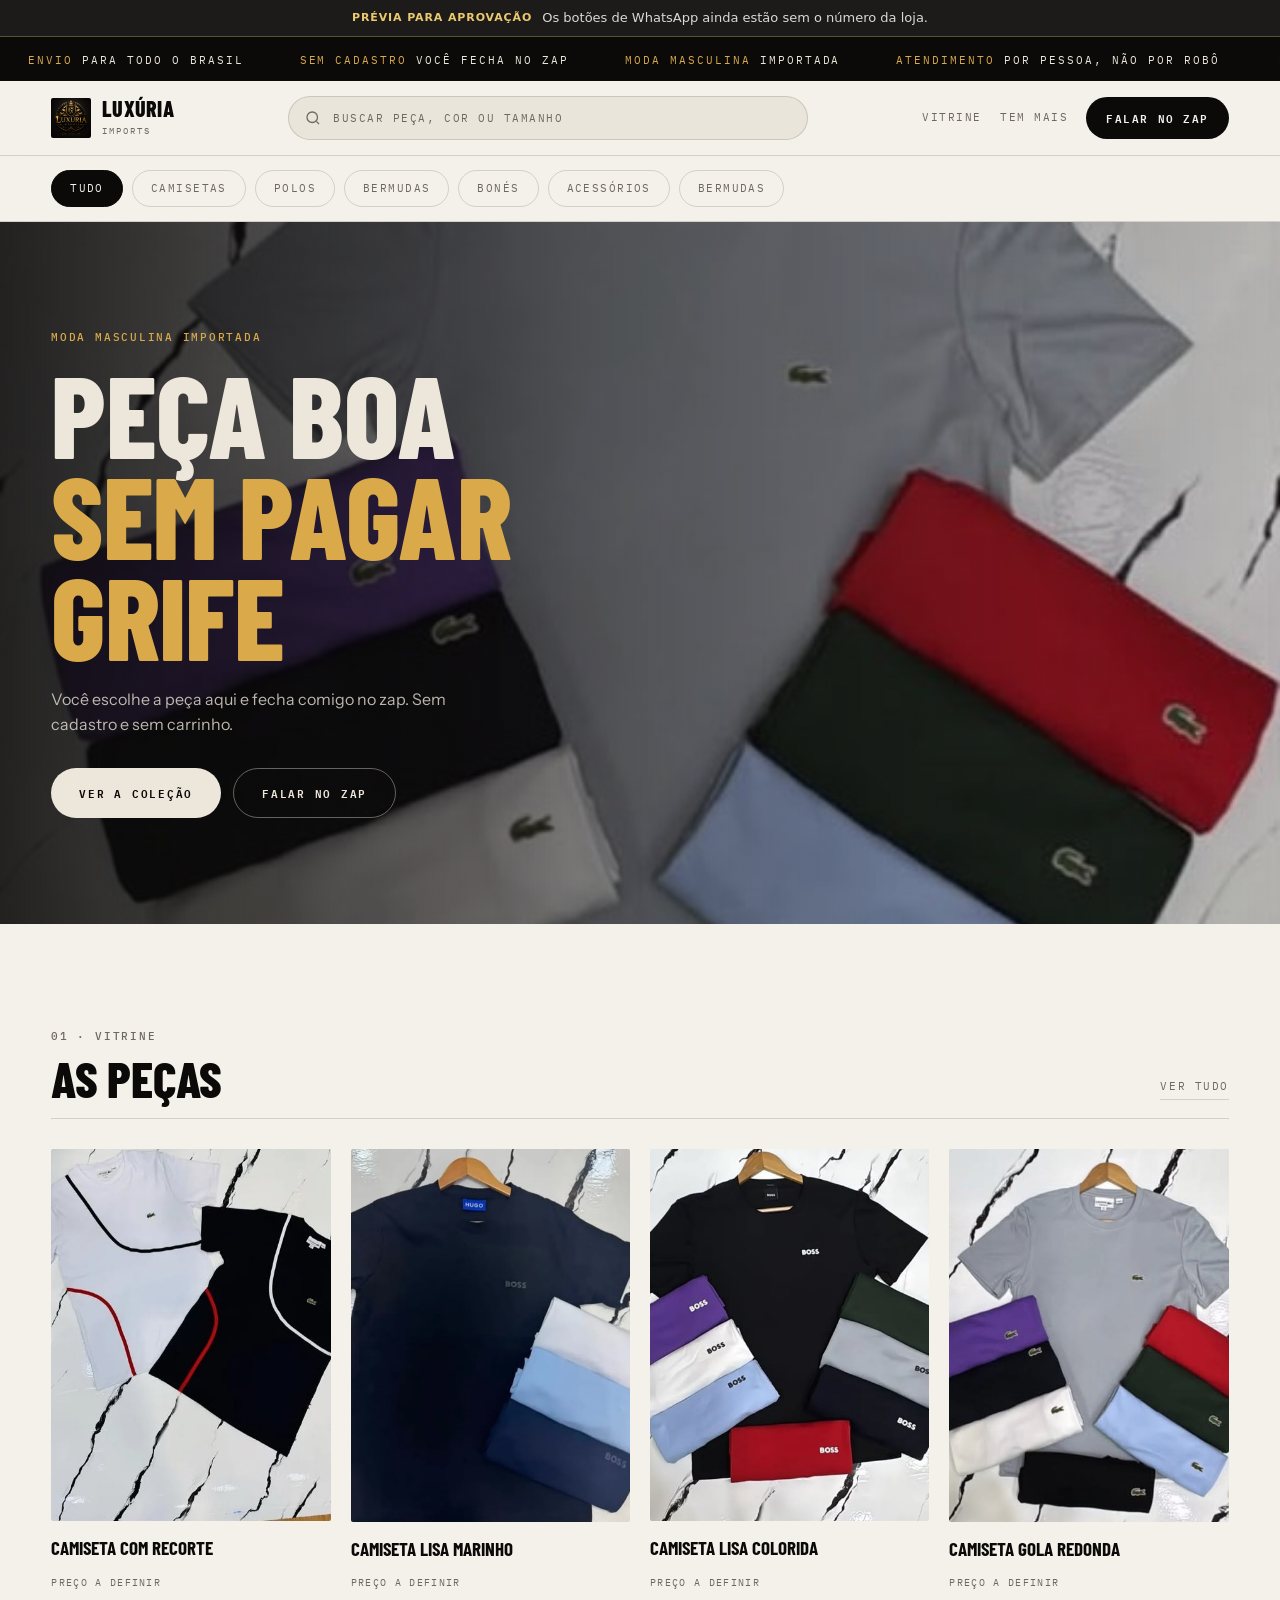
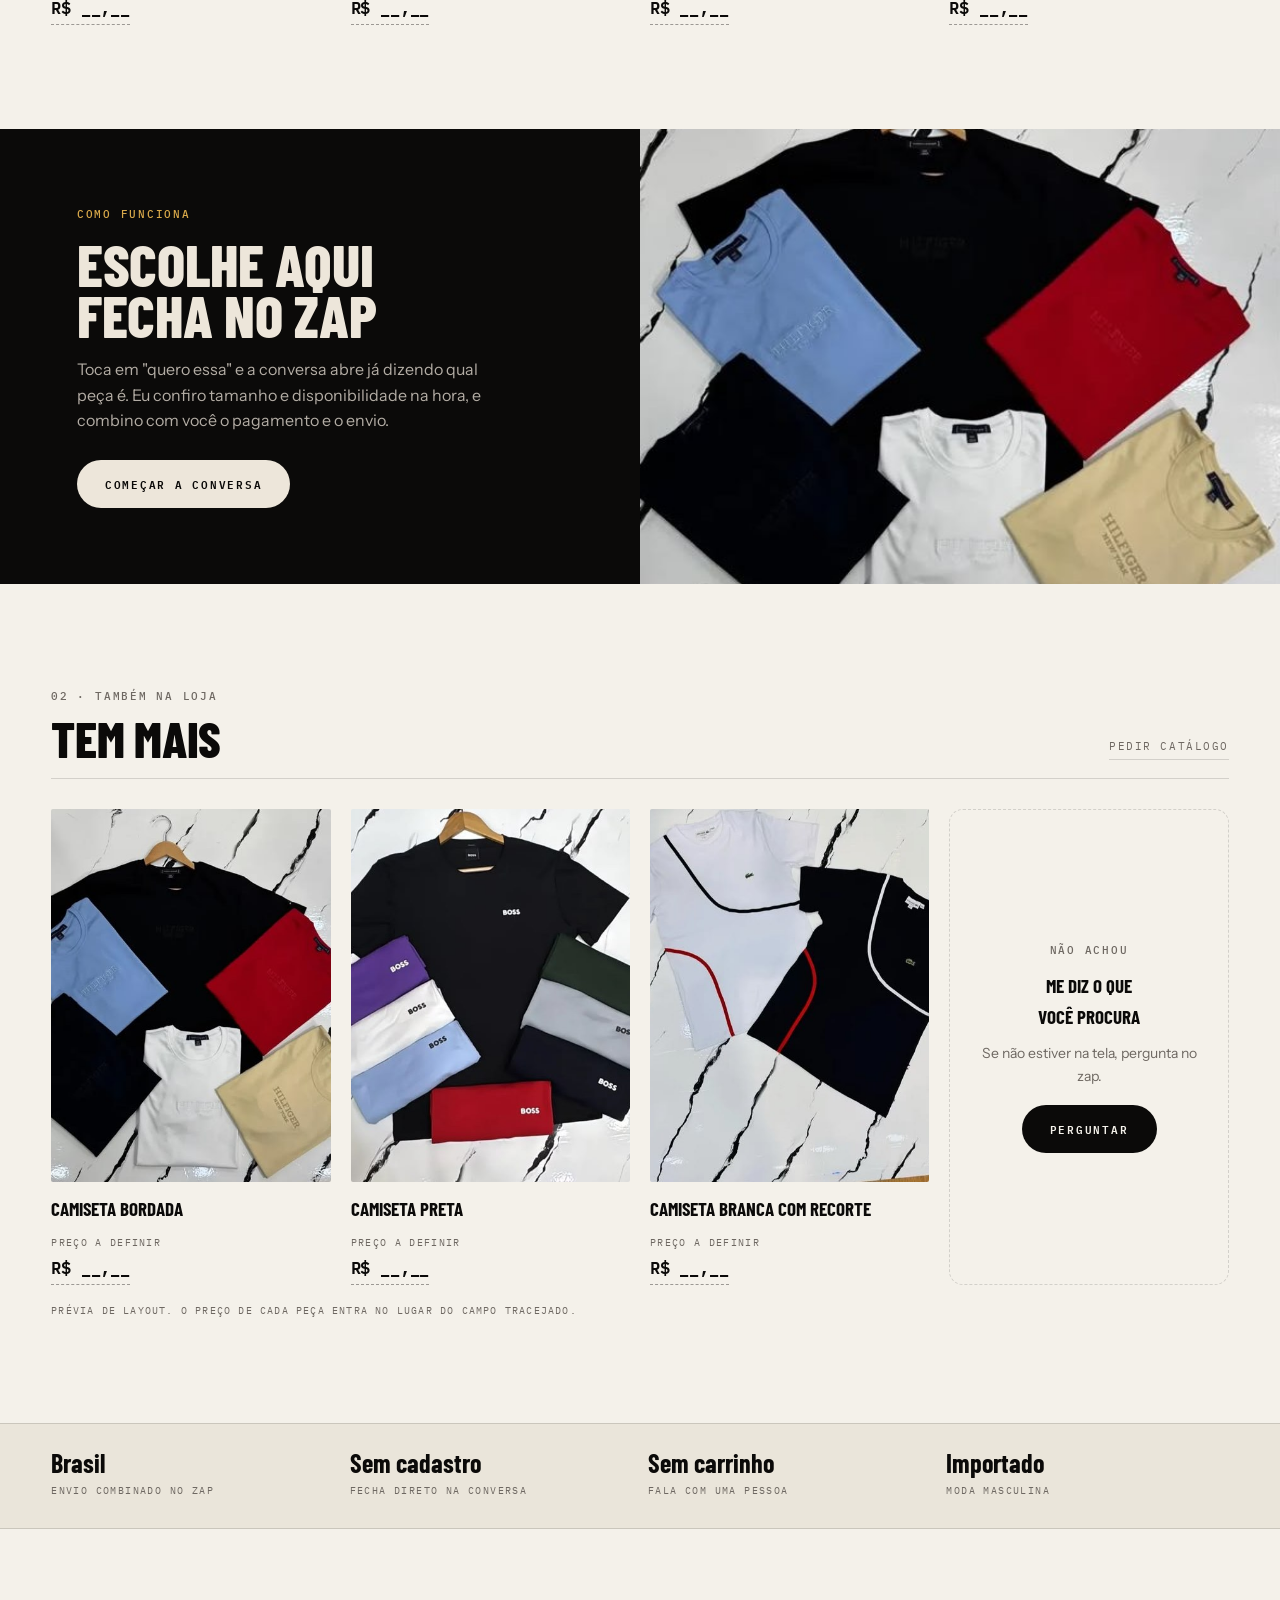
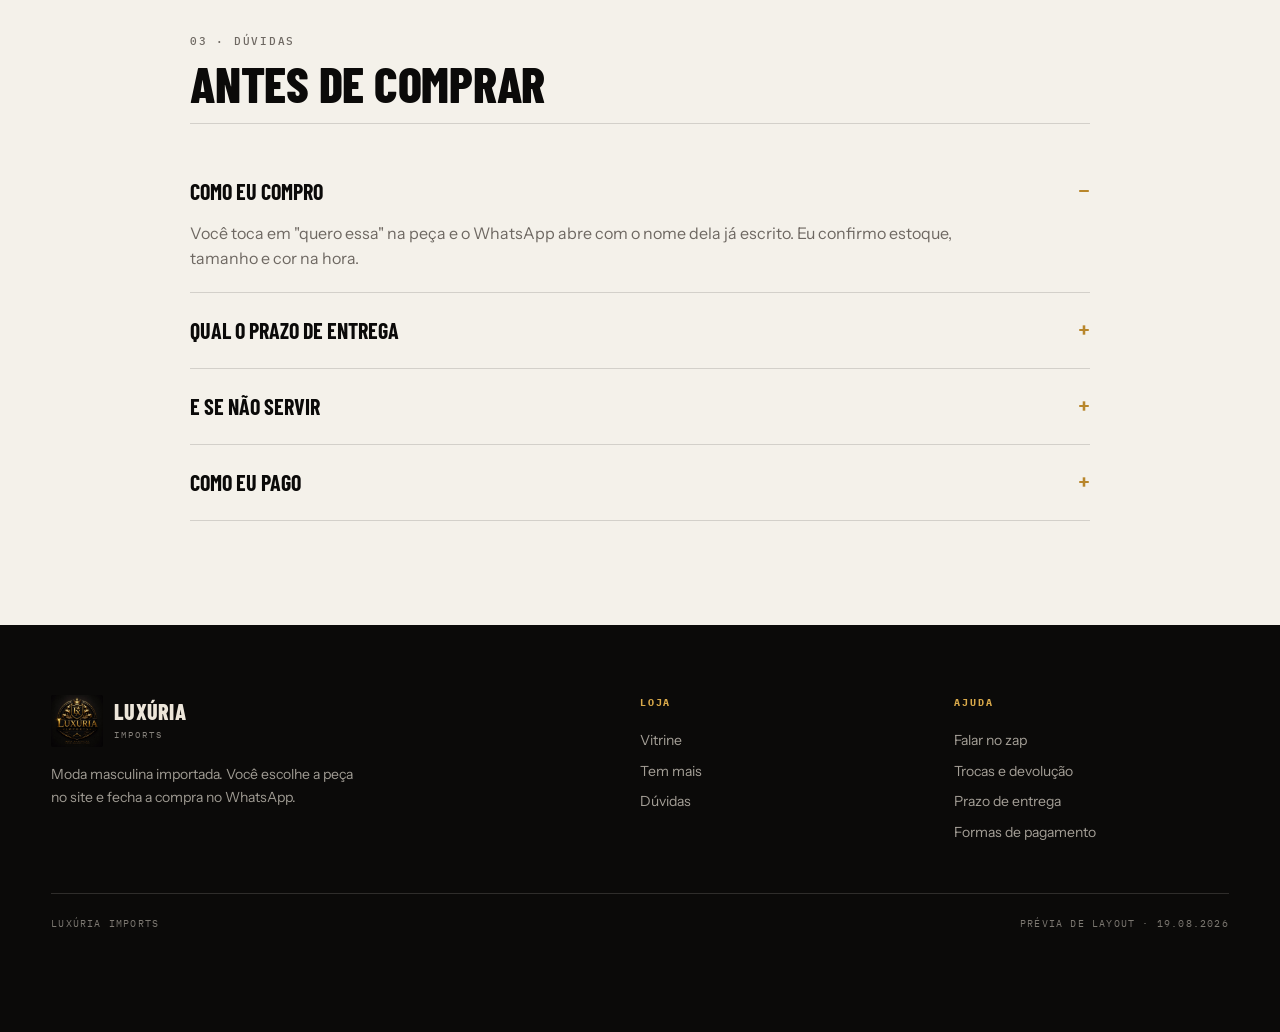
==== commit ec80ac6f: "Campo de preco quebrava no meio dentro do cartao de 167px No celular o "R$ __,__" nao cabia na pilul" ====
--- a/loja/index.html
+++ b/loja/index.html
@@ -134,9 +134,14 @@
 .card .valor b{font-family:var(--mono);font-size:17px;font-weight:600;letter-spacing:-.02em}
 .card .valor small{font-family:var(--mono);font-size:10px;color:var(--cinza);letter-spacing:.06em}
 .card .risco{text-decoration:line-through;color:var(--cinza);font-family:var(--mono);font-size:12px}
-.card .avaliar{display:inline-flex;align-items:center;gap:9px;margin-top:11px;border:1px dashed rgba(11,10,9,.32);
-  border-radius:var(--pill);padding:7px 14px;font-family:var(--mono);font-size:10px;letter-spacing:.12em;text-transform:uppercase;color:var(--cinza)}
-.card .avaliar b{font-family:var(--mono);font-size:14px;font-weight:600;letter-spacing:-.01em;color:var(--tinta)}
+/* onde o preco vai morar quando a loja definir: rotulo em cima, campo em baixo.
+   Nao pode ser pilula: em card de 167px o "R$ __,__" quebrava no meio. */
+.card .avaliar{display:block;margin-top:11px}
+.card .avaliar span{display:block;font-family:var(--mono);font-size:9.5px;letter-spacing:.14em;
+  text-transform:uppercase;color:var(--cinza);margin-bottom:4px;white-space:nowrap}
+.card .avaliar b{display:inline-block;font-family:var(--mono);font-size:17px;font-weight:600;
+  letter-spacing:-.01em;color:var(--tinta);white-space:nowrap;
+  border-bottom:1px dashed rgba(11,10,9,.38);padding-bottom:3px}
 
 /* ===== bloco editorial dividido ===== */
 .editorial{display:grid;grid-template-columns:1fr 1fr;gap:0;background:var(--tinta);color:var(--gelo)}
@@ -249,7 +254,7 @@
           <div class="rapido"><a href="https://wa.me/5548000000000?text=Oi!%20Vim%20pelo%20site%20e%20quero%20a%20CAMISETA%20COM%20RECORTE" target="_blank" rel="noopener">Quero essa</a></div>
         </div>
         <p class="nome">Camiseta com recorte</p>
-        <div class="avaliar"><b>R$ __,__</b><span>preço a definir</span></div>
+        <div class="avaliar"><span>preço a definir</span><b>R$ __,__</b></div>
       </article>
 
       <article class="card rv">
@@ -258,7 +263,7 @@
           <div class="rapido"><a href="https://wa.me/5548000000000?text=Oi!%20Vim%20pelo%20site%20e%20quero%20a%20CAMISETA%20LISA%20MARINHO" target="_blank" rel="noopener">Quero essa</a></div>
         </div>
         <p class="nome">Camiseta lisa marinho</p>
-        <div class="avaliar"><b>R$ __,__</b><span>preço a definir</span></div>
+        <div class="avaliar"><span>preço a definir</span><b>R$ __,__</b></div>
       </article>
 
       <article class="card rv">
@@ -267,7 +272,7 @@
           <div class="rapido"><a href="https://wa.me/5548000000000?text=Oi!%20Vim%20pelo%20site%20e%20quero%20a%20CAMISETA%20LISA%20COLORIDA" target="_blank" rel="noopener">Quero essa</a></div>
         </div>
         <p class="nome">Camiseta lisa colorida</p>
-        <div class="avaliar"><b>R$ __,__</b><span>preço a definir</span></div>
+        <div class="avaliar"><span>preço a definir</span><b>R$ __,__</b></div>
       </article>
 
       <article class="card rv">
@@ -276,7 +281,7 @@
           <div class="rapido"><a href="https://wa.me/5548000000000?text=Oi!%20Vim%20pelo%20site%20e%20quero%20a%20CAMISETA%20GOLA%20REDONDA" target="_blank" rel="noopener">Quero essa</a></div>
         </div>
         <p class="nome">Camiseta gola redonda</p>
-        <div class="avaliar"><b>R$ __,__</b><span>preço a definir</span></div>
+        <div class="avaliar"><span>preço a definir</span><b>R$ __,__</b></div>
       </article>
     </div>
   </div>
@@ -303,19 +308,19 @@
         <div class="foto"><img src="../assets/img/pecas/camisetas-neutras.jpg" alt="Camiseta com bordado no peito">
           <div class="rapido"><a href="https://wa.me/5548000000000?text=Oi!%20Vim%20pelo%20site%20e%20quero%20a%20CAMISETA%20BORDADA" target="_blank" rel="noopener">Quero essa</a></div></div>
         <p class="nome">Camiseta bordada</p>
-        <div class="avaliar"><b>R$ __,__</b><span>preço a definir</span></div>
+        <div class="avaliar"><span>preço a definir</span><b>R$ __,__</b></div>
       </article>
       <article class="card rv">
         <div class="foto"><img src="../assets/img/pecas/camisetas-cores.jpg" alt="Camiseta preta com logo no peito">
           <div class="rapido"><a href="https://wa.me/5548000000000?text=Oi!%20Vim%20pelo%20site%20e%20quero%20a%20CAMISETA%20PRETA" target="_blank" rel="noopener">Quero essa</a></div></div>
         <p class="nome">Camiseta preta</p>
-        <div class="avaliar"><b>R$ __,__</b><span>preço a definir</span></div>
+        <div class="avaliar"><span>preço a definir</span><b>R$ __,__</b></div>
       </article>
       <article class="card rv">
         <div class="foto"><img src="../assets/img/pecas/polo-detalhe.jpg" alt="Camiseta branca com recorte">
           <div class="rapido"><a href="https://wa.me/5548000000000?text=Oi!%20Vim%20pelo%20site%20e%20quero%20a%20CAMISETA%20BRANCA%20COM%20RECORTE" target="_blank" rel="noopener">Quero essa</a></div></div>
         <p class="nome">Camiseta branca com recorte</p>
-        <div class="avaliar"><b>R$ __,__</b><span>preço a definir</span></div>
+        <div class="avaliar"><span>preço a definir</span><b>R$ __,__</b></div>
       </article>
       <article class="card rv" style="display:flex;align-items:center;justify-content:center;text-align:center;border:1px dashed var(--linha);border-radius:var(--r2);padding:30px;min-height:280px">
         <div>
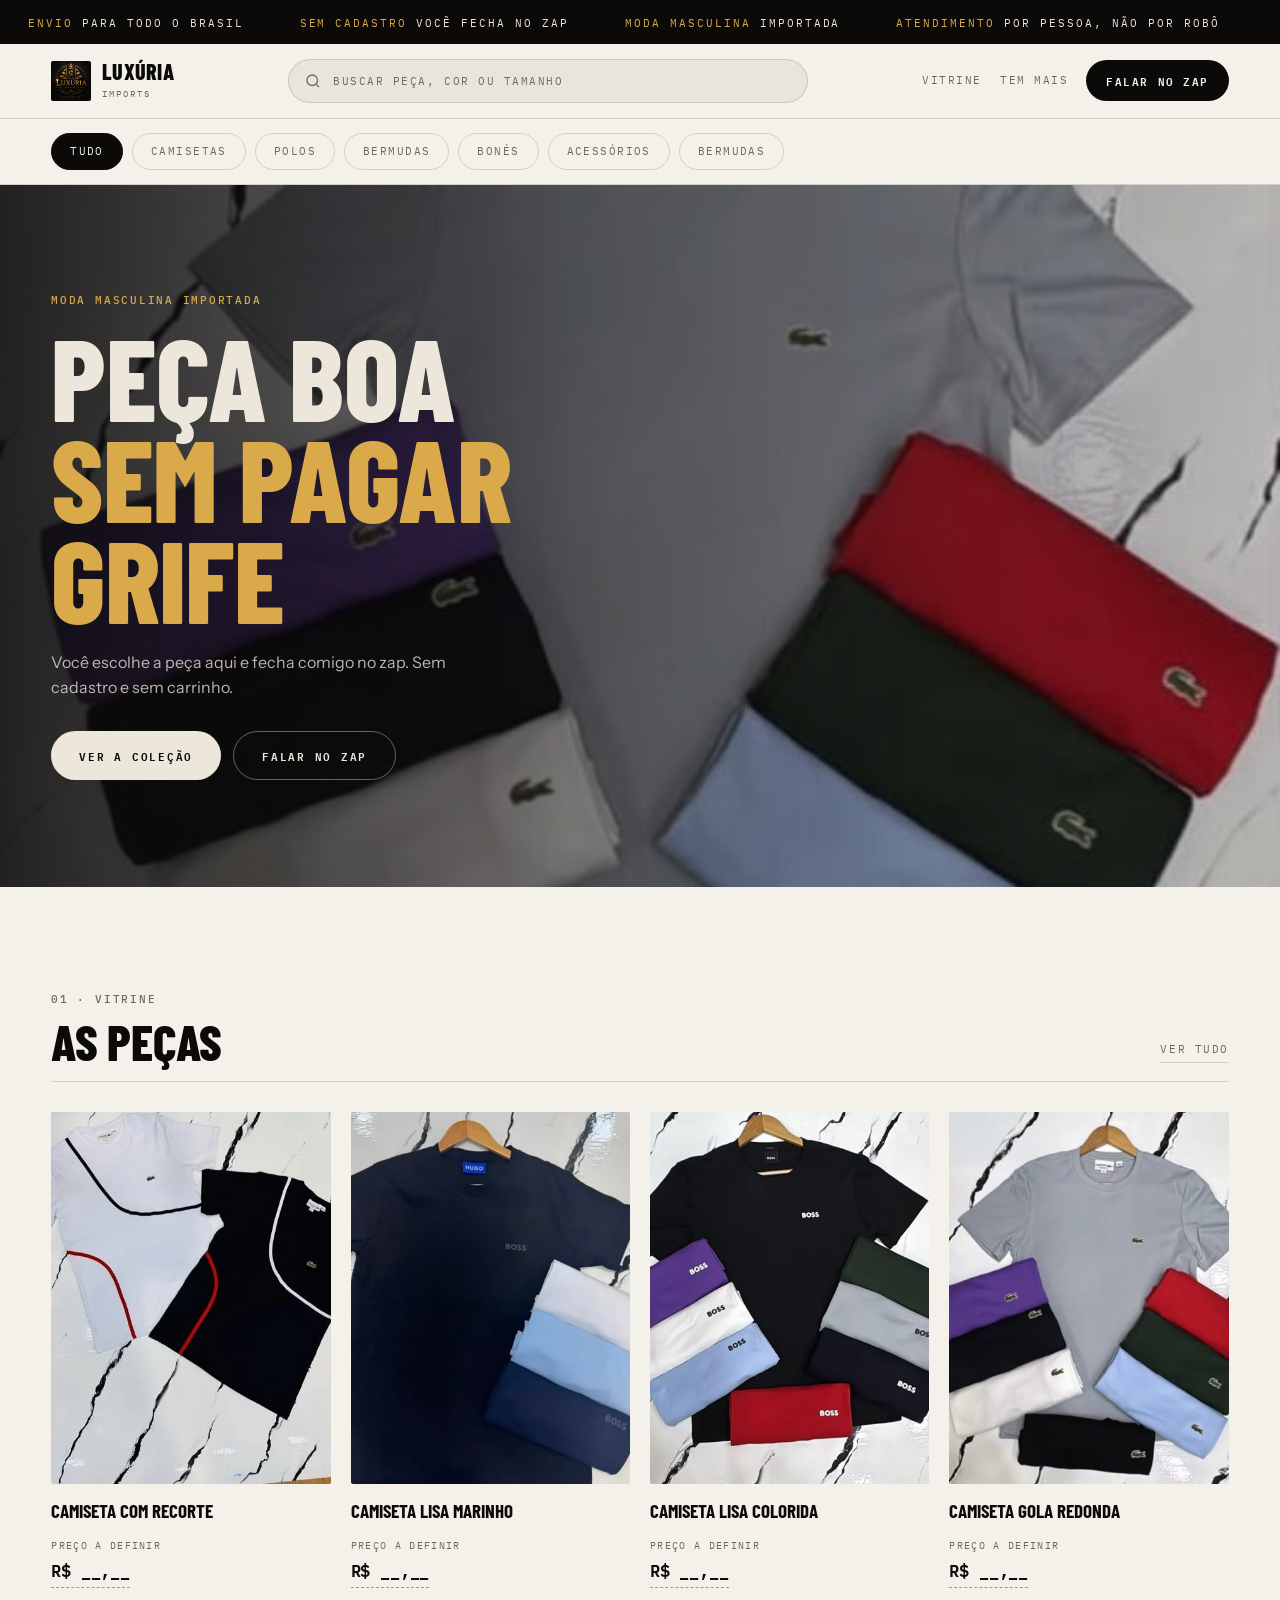
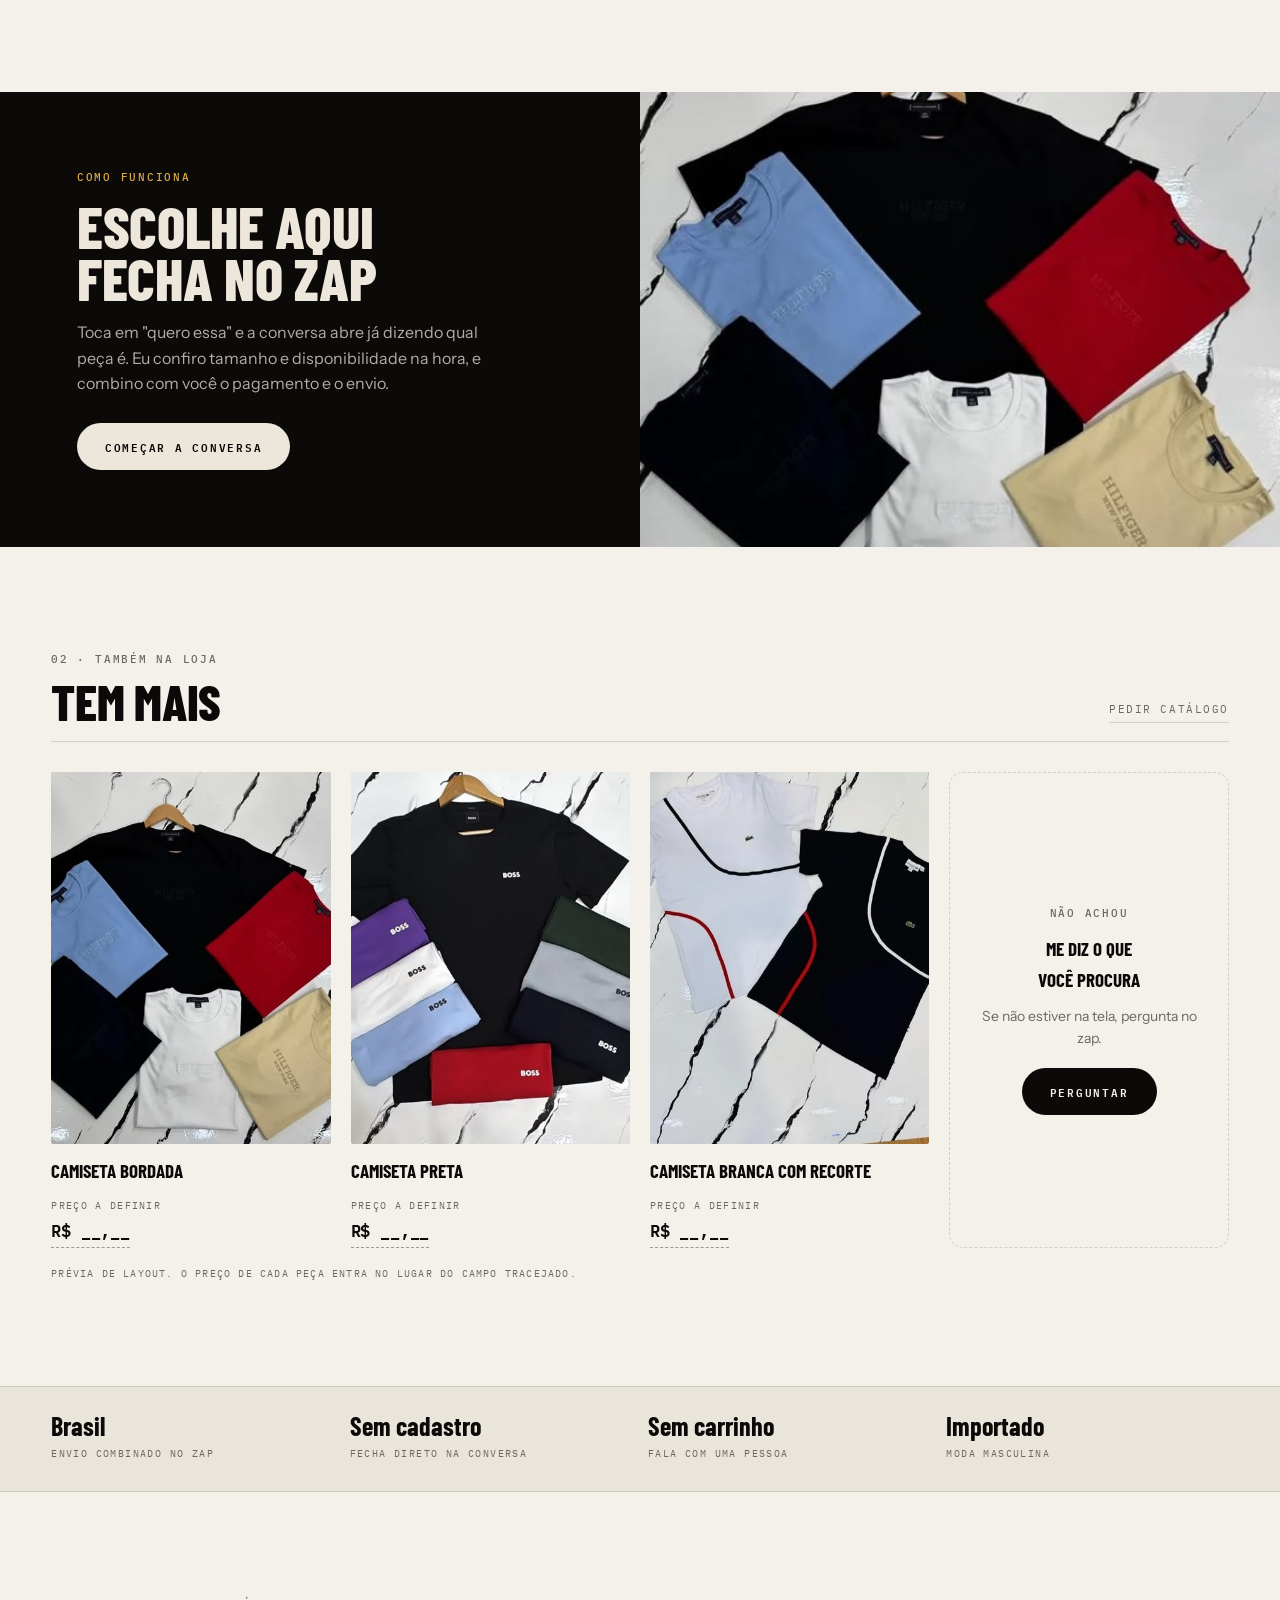
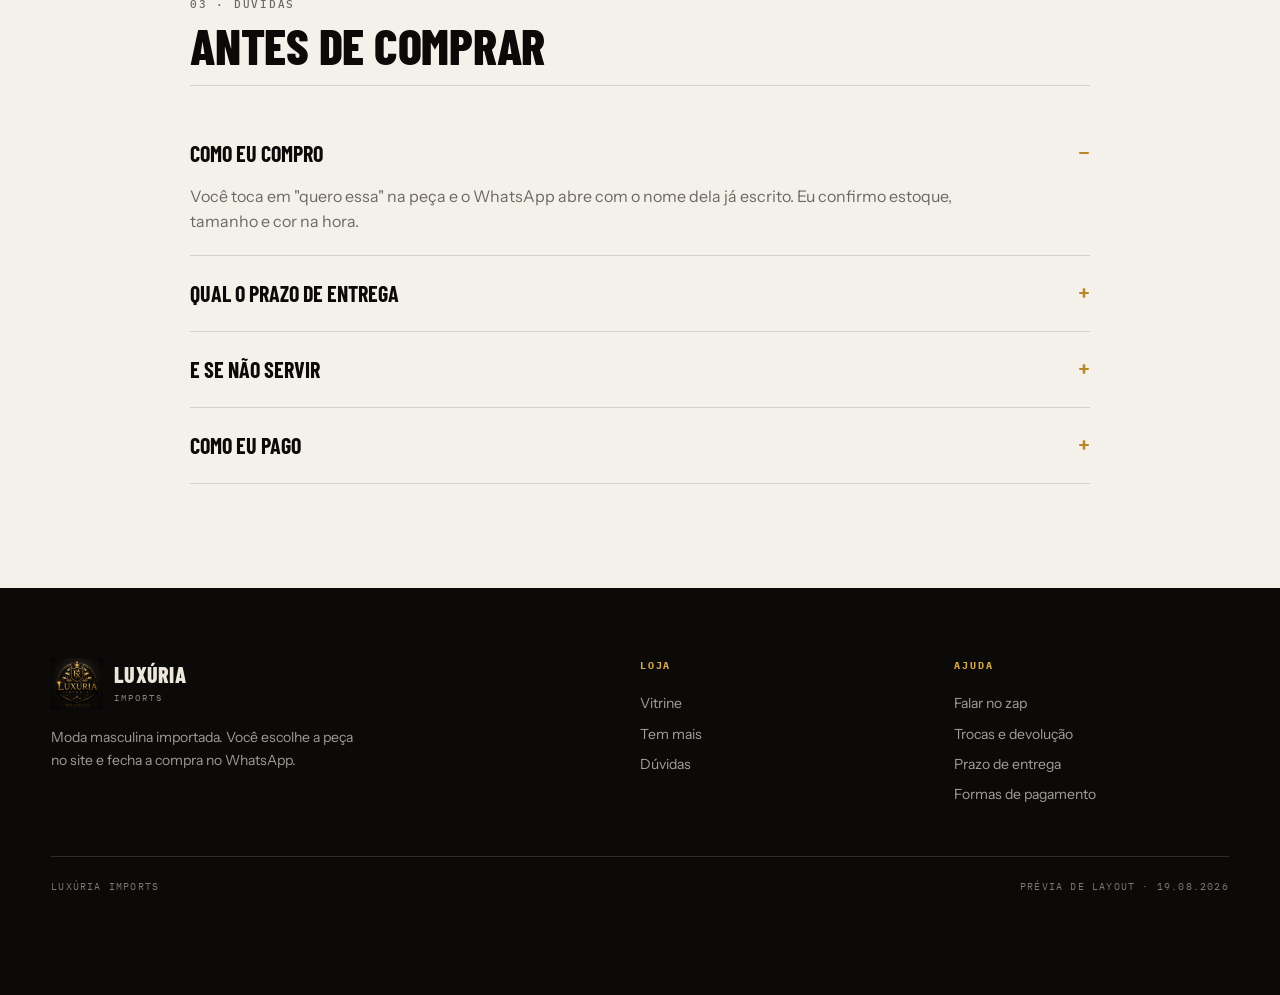
==== commit 31acf80e: "Publica WhatsApp confirmado da Luxuria" ====
--- a/loja/index.html
+++ b/loja/index.html
@@ -209,7 +209,7 @@
     <div class="acoes">
       <a href="#novidades">Vitrine</a>
       <a href="#vendidos">Tem mais</a>
-      <a class="zap-topo" href="https://wa.me/5548000000000" target="_blank" rel="noopener">Falar no zap</a>
+      <a class="zap-topo" href="https://wa.me/5548999029876" target="_blank" rel="noopener">Falar no zap</a>
     </div>
   </div>
 </header>
@@ -235,7 +235,7 @@
       <p>Você escolhe a peça aqui e fecha comigo no zap. Sem cadastro e sem carrinho.</p>
       <div class="hero-acao">
         <a class="btn btn--cheio" href="#novidades">Ver a coleção</a>
-        <a class="btn btn--linha" href="https://wa.me/5548000000000" target="_blank" rel="noopener">Falar no zap</a>
+        <a class="btn btn--linha" href="https://wa.me/5548999029876" target="_blank" rel="noopener">Falar no zap</a>
       </div>
     </div>
   </div>
@@ -251,7 +251,7 @@
       <article class="card rv">
         <div class="foto">
           <img src="../assets/img/pecas/polo-detalhe.jpg" alt="Camiseta com recorte, preta e branca">
-          <div class="rapido"><a href="https://wa.me/5548000000000?text=Oi!%20Vim%20pelo%20site%20e%20quero%20a%20CAMISETA%20COM%20RECORTE" target="_blank" rel="noopener">Quero essa</a></div>
+          <div class="rapido"><a href="https://wa.me/5548999029876?text=Oi!%20Vim%20pelo%20site%20e%20quero%20a%20CAMISETA%20COM%20RECORTE" target="_blank" rel="noopener">Quero essa</a></div>
         </div>
         <p class="nome">Camiseta com recorte</p>
         <div class="avaliar"><span>preço a definir</span><b>R$ __,__</b></div>
@@ -260,7 +260,7 @@
       <article class="card rv">
         <div class="foto">
           <img src="../assets/img/pecas/camiseta-marinho-basica.jpg" alt="Camiseta lisa marinho">
-          <div class="rapido"><a href="https://wa.me/5548000000000?text=Oi!%20Vim%20pelo%20site%20e%20quero%20a%20CAMISETA%20LISA%20MARINHO" target="_blank" rel="noopener">Quero essa</a></div>
+          <div class="rapido"><a href="https://wa.me/5548999029876?text=Oi!%20Vim%20pelo%20site%20e%20quero%20a%20CAMISETA%20LISA%20MARINHO" target="_blank" rel="noopener">Quero essa</a></div>
         </div>
         <p class="nome">Camiseta lisa marinho</p>
         <div class="avaliar"><span>preço a definir</span><b>R$ __,__</b></div>
@@ -269,7 +269,7 @@
       <article class="card rv">
         <div class="foto">
           <img src="../assets/img/pecas/camisetas-cores.jpg" alt="Camiseta lisa em várias cores">
-          <div class="rapido"><a href="https://wa.me/5548000000000?text=Oi!%20Vim%20pelo%20site%20e%20quero%20a%20CAMISETA%20LISA%20COLORIDA" target="_blank" rel="noopener">Quero essa</a></div>
+          <div class="rapido"><a href="https://wa.me/5548999029876?text=Oi!%20Vim%20pelo%20site%20e%20quero%20a%20CAMISETA%20LISA%20COLORIDA" target="_blank" rel="noopener">Quero essa</a></div>
         </div>
         <p class="nome">Camiseta lisa colorida</p>
         <div class="avaliar"><span>preço a definir</span><b>R$ __,__</b></div>
@@ -278,7 +278,7 @@
       <article class="card rv">
         <div class="foto">
           <img src="../assets/img/pecas/polos-cores.jpg" alt="Camiseta gola redonda em várias cores">
-          <div class="rapido"><a href="https://wa.me/5548000000000?text=Oi!%20Vim%20pelo%20site%20e%20quero%20a%20CAMISETA%20GOLA%20REDONDA" target="_blank" rel="noopener">Quero essa</a></div>
+          <div class="rapido"><a href="https://wa.me/5548999029876?text=Oi!%20Vim%20pelo%20site%20e%20quero%20a%20CAMISETA%20GOLA%20REDONDA" target="_blank" rel="noopener">Quero essa</a></div>
         </div>
         <p class="nome">Camiseta gola redonda</p>
         <div class="avaliar"><span>preço a definir</span><b>R$ __,__</b></div>
@@ -292,7 +292,7 @@
     <span class="eti">Como funciona</span>
     <h2>Escolhe aqui<br>fecha no zap</h2>
     <p>Toca em "quero essa" e a conversa abre já dizendo qual peça é. Eu confiro tamanho e disponibilidade na hora, e combino com você o pagamento e o envio.</p>
-    <div><a class="btn btn--cheio" href="https://wa.me/5548000000000" target="_blank" rel="noopener">Começar a conversa</a></div>
+    <div><a class="btn btn--cheio" href="https://wa.me/5548999029876" target="_blank" rel="noopener">Começar a conversa</a></div>
   </div>
   <div class="foto"><img src="../assets/img/pecas/camisetas-neutras.jpg" alt="Camisetas em tons neutros"></div>
 </div>
@@ -301,24 +301,24 @@
   <div class="wrap">
     <div class="cab rv">
       <div><span class="eti" style="color:var(--cinza);display:block;margin-bottom:10px">02 · Também na loja</span><h2>Tem mais</h2></div>
-      <a href="https://wa.me/5548000000000" target="_blank" rel="noopener">Pedir catálogo</a>
+      <a href="https://wa.me/5548999029876" target="_blank" rel="noopener">Pedir catálogo</a>
     </div>
     <div class="grade">
       <article class="card rv">
         <div class="foto"><img src="../assets/img/pecas/camisetas-neutras.jpg" alt="Camiseta com bordado no peito">
-          <div class="rapido"><a href="https://wa.me/5548000000000?text=Oi!%20Vim%20pelo%20site%20e%20quero%20a%20CAMISETA%20BORDADA" target="_blank" rel="noopener">Quero essa</a></div></div>
+          <div class="rapido"><a href="https://wa.me/5548999029876?text=Oi!%20Vim%20pelo%20site%20e%20quero%20a%20CAMISETA%20BORDADA" target="_blank" rel="noopener">Quero essa</a></div></div>
         <p class="nome">Camiseta bordada</p>
         <div class="avaliar"><span>preço a definir</span><b>R$ __,__</b></div>
       </article>
       <article class="card rv">
         <div class="foto"><img src="../assets/img/pecas/camisetas-cores.jpg" alt="Camiseta preta com logo no peito">
-          <div class="rapido"><a href="https://wa.me/5548000000000?text=Oi!%20Vim%20pelo%20site%20e%20quero%20a%20CAMISETA%20PRETA" target="_blank" rel="noopener">Quero essa</a></div></div>
+          <div class="rapido"><a href="https://wa.me/5548999029876?text=Oi!%20Vim%20pelo%20site%20e%20quero%20a%20CAMISETA%20PRETA" target="_blank" rel="noopener">Quero essa</a></div></div>
         <p class="nome">Camiseta preta</p>
         <div class="avaliar"><span>preço a definir</span><b>R$ __,__</b></div>
       </article>
       <article class="card rv">
         <div class="foto"><img src="../assets/img/pecas/polo-detalhe.jpg" alt="Camiseta branca com recorte">
-          <div class="rapido"><a href="https://wa.me/5548000000000?text=Oi!%20Vim%20pelo%20site%20e%20quero%20a%20CAMISETA%20BRANCA%20COM%20RECORTE" target="_blank" rel="noopener">Quero essa</a></div></div>
+          <div class="rapido"><a href="https://wa.me/5548999029876?text=Oi!%20Vim%20pelo%20site%20e%20quero%20a%20CAMISETA%20BRANCA%20COM%20RECORTE" target="_blank" rel="noopener">Quero essa</a></div></div>
         <p class="nome">Camiseta branca com recorte</p>
         <div class="avaliar"><span>preço a definir</span><b>R$ __,__</b></div>
       </article>
@@ -327,7 +327,7 @@
           <span class="eti" style="color:var(--cinza);display:block;margin-bottom:12px">Não achou</span>
           <p class="nome" style="margin:0 0 10px">Me diz o que<br>você procura</p>
           <p style="font-size:14px;color:var(--cinza);margin-bottom:18px">Se não estiver na tela, pergunta no zap.</p>
-          <a class="btn btn--tinta" href="https://wa.me/5548000000000?text=Oi!%20Procuro%20uma%20pe%C3%A7a%20espec%C3%ADfica" target="_blank" rel="noopener">Perguntar</a>
+          <a class="btn btn--tinta" href="https://wa.me/5548999029876?text=Oi!%20Procuro%20uma%20pe%C3%A7a%20espec%C3%ADfica" target="_blank" rel="noopener">Perguntar</a>
         </div>
       </article>
     </div>
@@ -370,14 +370,14 @@
       </div>
       <div>
         <h4>Ajuda</h4>
-        <a href="https://wa.me/5548000000000" target="_blank" rel="noopener">Falar no zap</a><a href="#faq">Trocas e devolução</a><a href="#faq">Prazo de entrega</a><a href="#faq">Formas de pagamento</a>
+        <a href="https://wa.me/5548999029876" target="_blank" rel="noopener">Falar no zap</a><a href="#faq">Trocas e devolução</a><a href="#faq">Prazo de entrega</a><a href="#faq">Formas de pagamento</a>
       </div>
     </div>
     <div class="fim"><span>Luxúria Imports</span><span>Prévia de layout · 19.08.2026</span></div>
   </div>
 </footer>
 
-<div class="barra"><a href="https://wa.me/5548000000000" target="_blank" rel="noopener">Falar no zap agora</a></div>
+<div class="barra"><a href="https://wa.me/5548999029876" target="_blank" rel="noopener">Falar no zap agora</a></div>
 
 <script>
 (function(){
